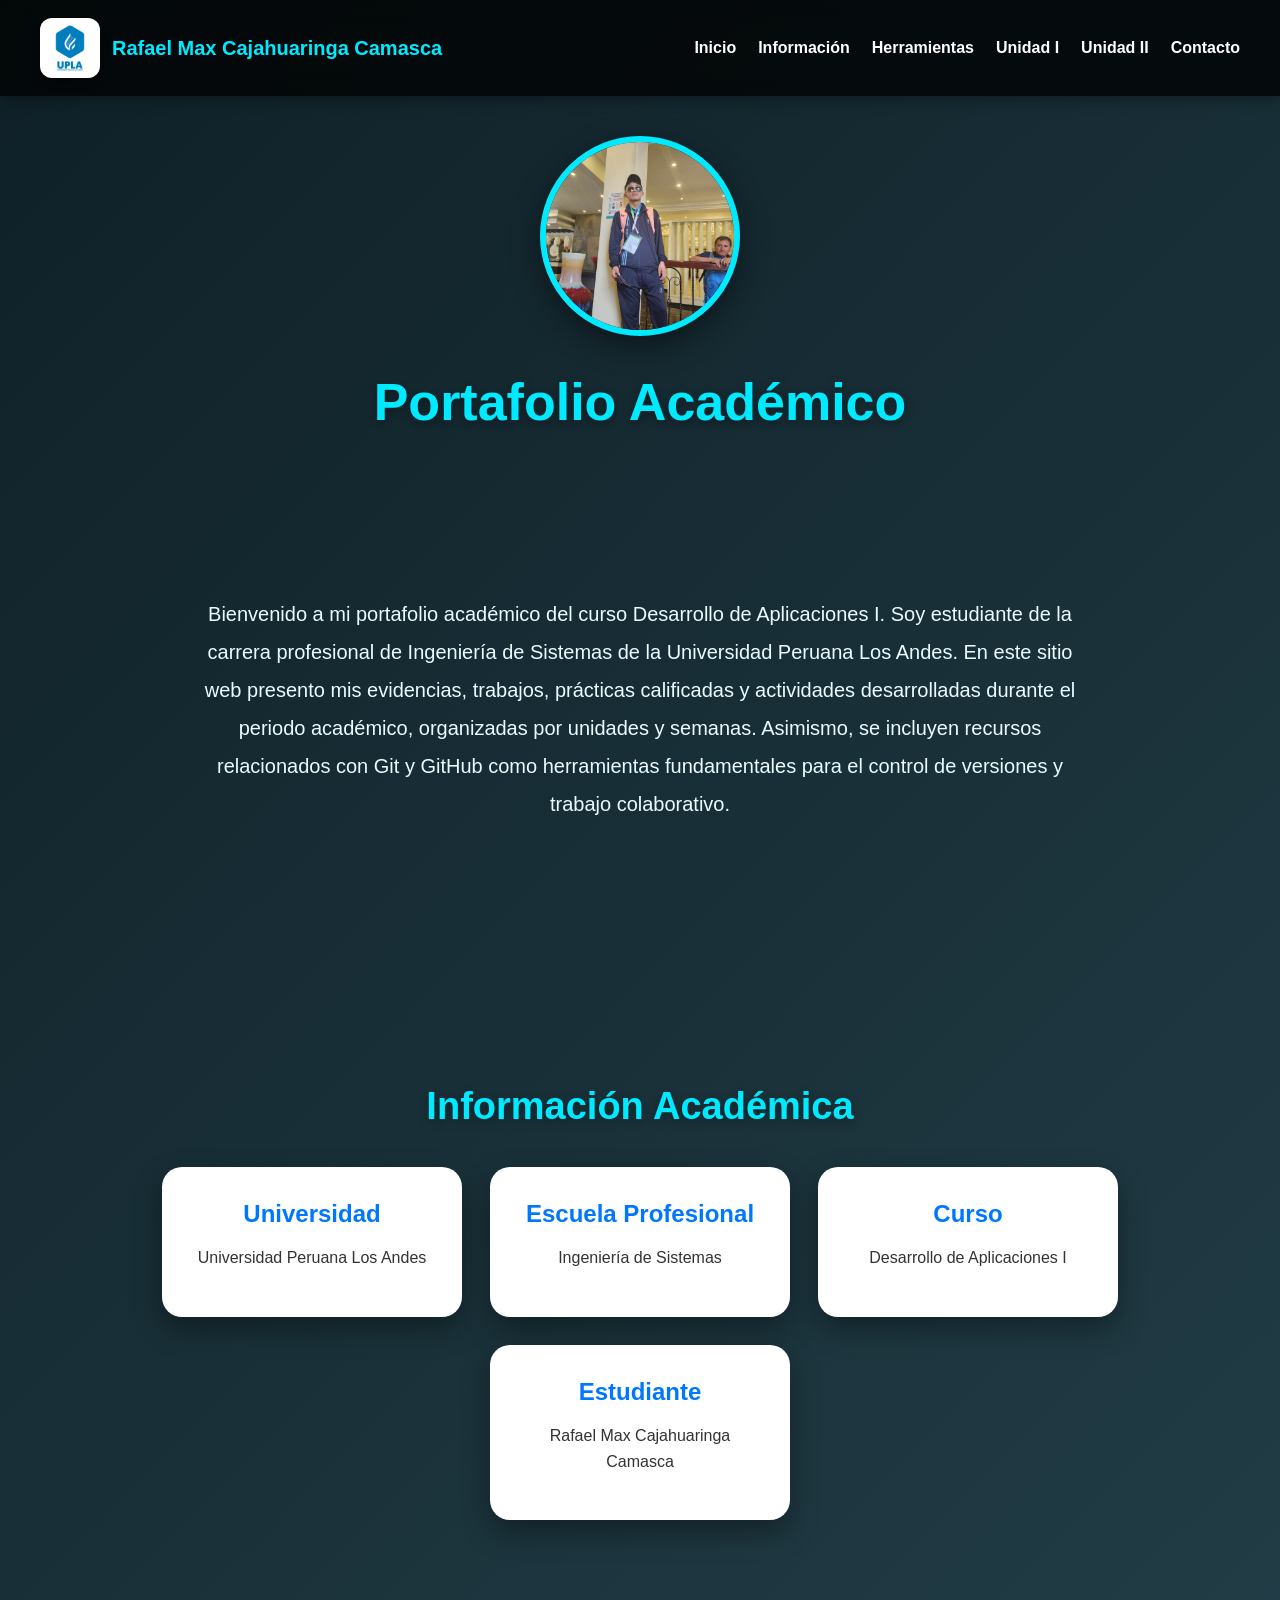
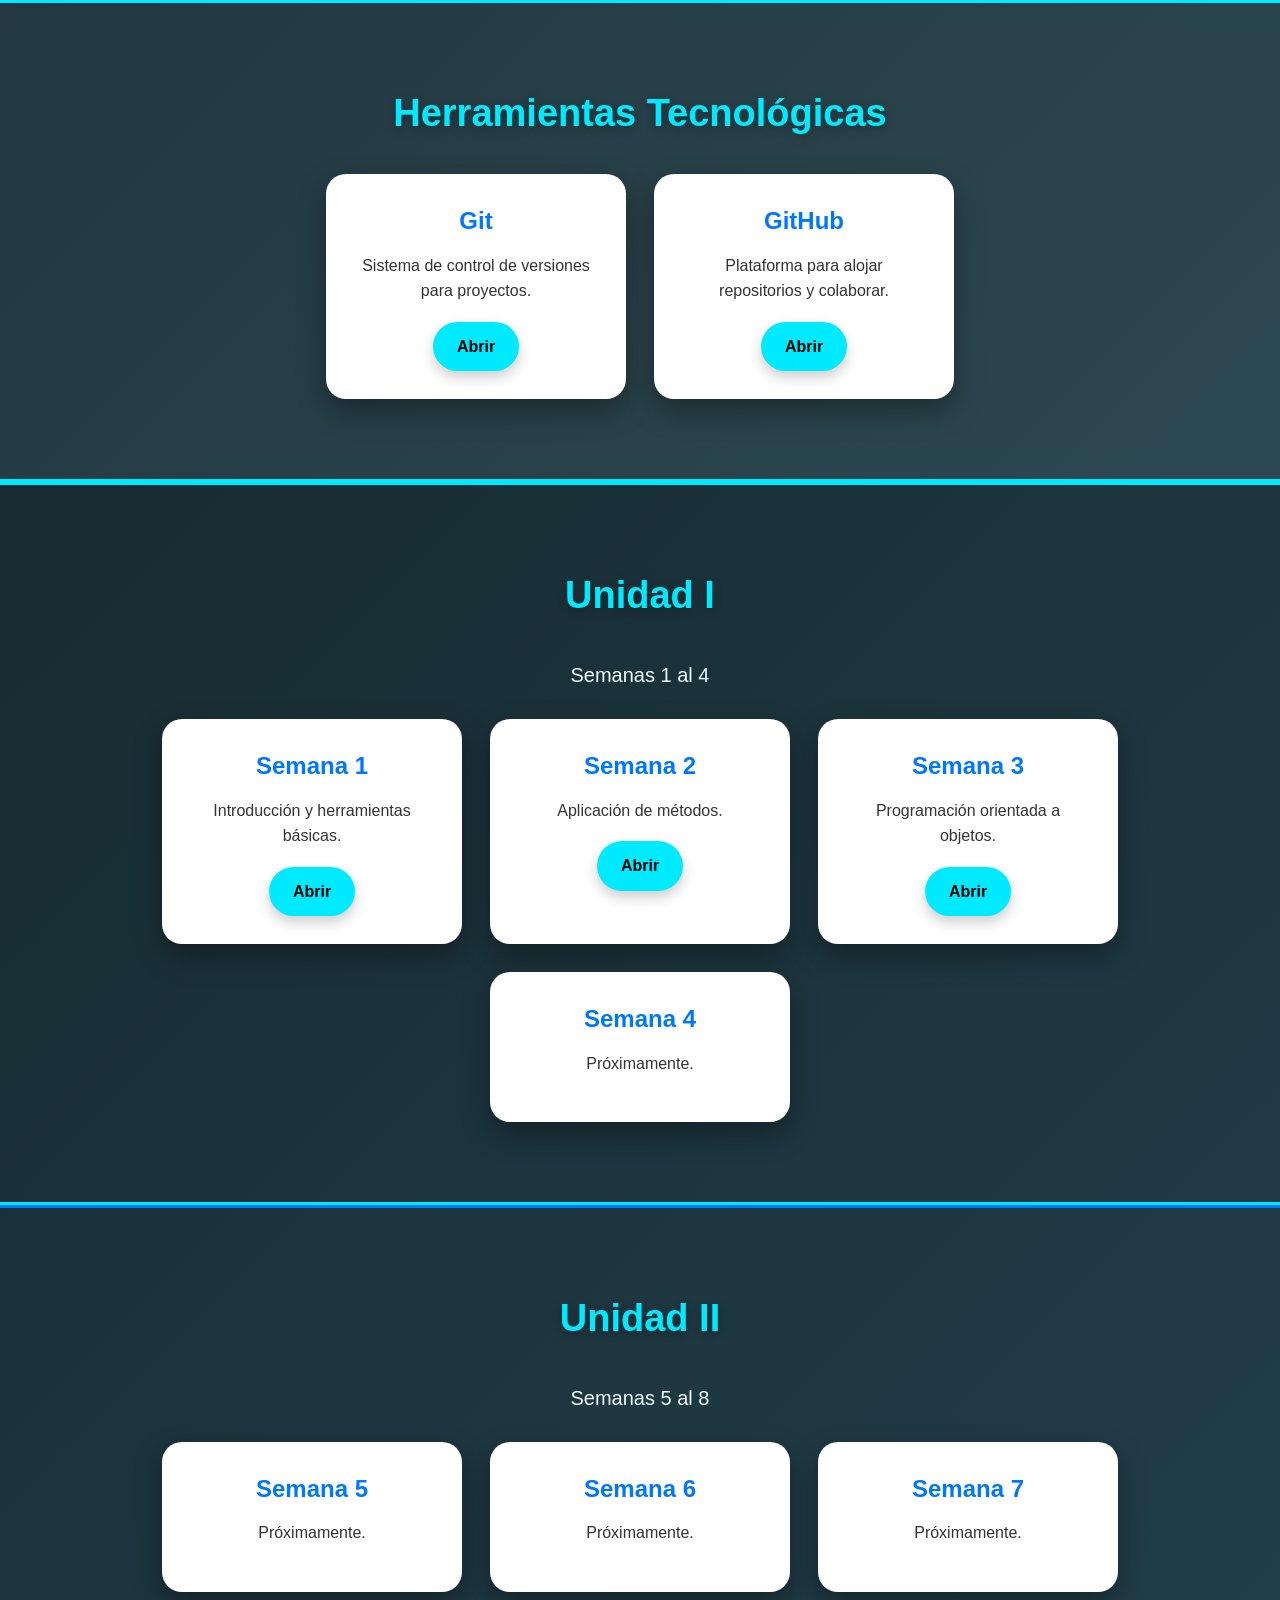
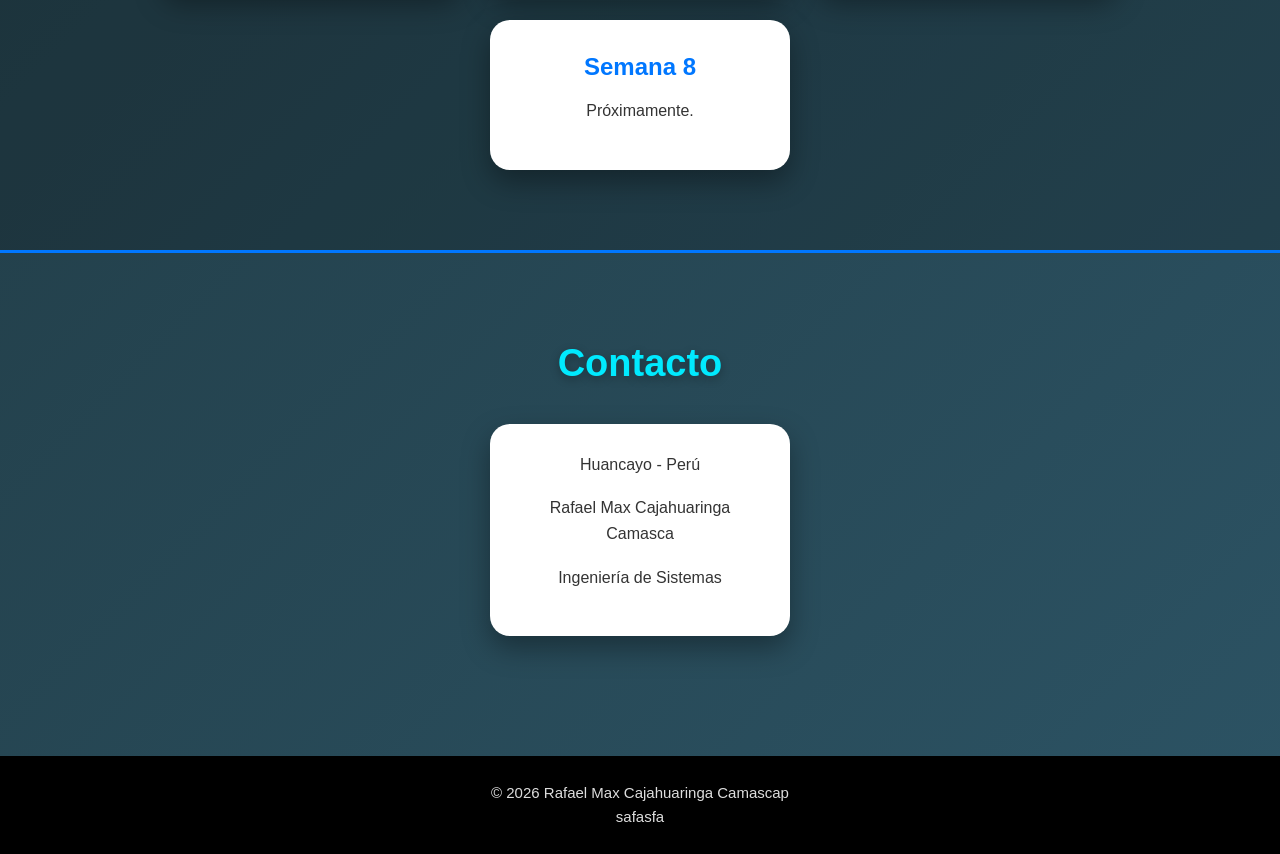
==== index.html @ 64bdde46 "rafa2020" ====
<!DOCTYPE html>
<html lang="es">

<head>

<meta charset="UTF-8">
<meta name="viewport" content="width=device-width, initial-scale=1.0">

<title>Portafolio Académico</title>

<link rel="stylesheet" href="styles.css">

<link rel="stylesheet"
href="https://cdnjs.cloudflare.com/ajax/libs/font-awesome/6.5.0/css/all.min.css">

</head>

<body>

<!-- MENU -->

<nav>

<div class="logo">

<img src="logo.png" class="logo-img">

<span>
Rafael Max Cajahuaringa Camasca
</span>

</div>

<ul>

<li><a href="#inicio">Inicio</a></li>
<li><a href="#informacion">Información</a></li>
<li><a href="#herramientas">Herramientas</a></li>
<li><a href="#unidad1">Unidad I</a></li>
<li><a href="#unidad2">Unidad II</a></li>
<li><a href="#contacto">Contacto</a></li>

</ul>

</nav>

<!-- PORTADA -->

<section id="inicio" class="hero">

<img src="Rafael.jpeg" alt="Foto de Rafael" class="foto-perfil">

<h1>
Portafolio Académico
</h1>

<p class="descripcion">

Bienvenido a mi portafolio académico del curso
Desarrollo de Aplicaciones I.

Soy estudiante de la carrera profesional de
Ingeniería de Sistemas de la Universidad Peruana
Los Andes.

En este sitio web presento mis evidencias,
trabajos, prácticas calificadas y actividades
desarrolladas durante el periodo académico,
organizadas por unidades y semanas.

Asimismo, se incluyen recursos relacionados con
Git y GitHub como herramientas fundamentales
para el control de versiones y trabajo colaborativo.

</p>

</section>

<!-- INFORMACION -->

<section id="informacion">

<h2>Información Académica</h2>

<div class="cards">

<div class="card">
<h3>Universidad</h3>
<p>Universidad Peruana Los Andes</p>
</div>

<div class="card">
<h3>Escuela Profesional</h3>
<p>Ingeniería de Sistemas</p>
</div>

<div class="card">
<h3>Curso</h3>
<p>Desarrollo de Aplicaciones I</p>
</div>

<div class="card">
<h3>Estudiante</h3>
<p>Rafael Max Cajahuaringa Camasca</p>
</div>

</div>

</section>

<!-- HERRAMIENTAS -->

<section id="herramientas">

<h2>Herramientas Tecnológicas</h2>

<div class="cards">

<div class="card">

<h3>Git</h3>

<p>
Sistema de control de versiones para proyectos.
</p>

<a href="Git/index.html" class="btn-doc">
Abrir
</a>

</div>

<div class="card">

<h3>GitHub</h3>

<p>
Plataforma para alojar repositorios y colaborar.
</p>

<a href="Github/index.html" class="btn-doc">
Abrir
</a>

</div>

</div>

</section>

<!-- UNIDAD 1 -->

<section id="unidad1">

<h2>Unidad I</h2>

<p class="descripcion">
Semanas 1 al 4
</p>

<div class="cards">

<div class="card">
<h3>Semana 1</h3>
<p>Introducción y herramientas básicas.</p>
<a href="Semana 1/index.html" class="btn-doc">Abrir</a>
</div>

<div class="card">
<h3>Semana 2</h3>
<p>Aplicación de métodos.</p>
<a href="Semana 2/index.html" class="btn-doc">Abrir</a>
</div>

<div class="card">
<h3>Semana 3</h3>
<p>Programación orientada a objetos.</p>
<a href="Semana 3/index.html" class="btn-doc">Abrir</a>
</div>

<div class="card">
<h3>Semana 4</h3>
<p>Próximamente.</p>
</div>

</div>

</section>

<!-- UNIDAD 2 -->

<section id="unidad2">

<h2>Unidad II</h2>

<p class="descripcion">
Semanas 5 al 8
</p>

<div class="cards">

<div class="card">
<h3>Semana 5</h3>
<p>Próximamente.</p>
</div>

<div class="card">
<h3>Semana 6</h3>
<p>Próximamente.</p>
</div>

<div class="card">
<h3>Semana 7</h3>
<p>Próximamente.</p>
</div>

<div class="card">
<h3>Semana 8</h3>
<p>Próximamente.</p>
</div>

</div>

</section>

<!-- CONTACTO -->

<section id="contacto">

<h2>Contacto</h2>

<div class="cards">

<div class="card">

<p>Huancayo - Perú</p>
<p>Rafael Max Cajahuaringa Camasca</p>
<p>Ingeniería de Sistemas</p>

</div>

</div>

</section>

<!-- FOOTER -->

<footer>

<p>
© 2026 Rafael Max Cajahuaringa Camascap
</p>safasfa

</footer>

</body>

</html>
---- styles.css ----
/* =========================
   RESET GENERAL
========================= */

*{
margin:0;
padding:0;
box-sizing:border-box;
scroll-behavior:smooth;
font-family:'Segoe UI',Tahoma,Geneva,Verdana,sans-serif;
}

/* =========================
   BODY
========================= */

body{
background:linear-gradient(135deg,#0f2027,#203a43,#2c5364);
color:white;
line-height:1.6;
}

/* =========================
   NAVBAR
========================= */

nav{
display:flex;
justify-content:space-between;
align-items:center;
padding:18px 40px;
background:rgba(0,0,0,0.75);
backdrop-filter:blur(10px);
position:sticky;
top:0;
z-index:1000;
box-shadow:0 4px 12px rgba(0,0,0,0.30);
}

.logo{
display:flex;
align-items:center;
gap:12px;
font-size:20px;
font-weight:bold;
color:#00eaff;
}

.logo-img{
width:60px;
height:60px;
object-fit:contain;
background:white;
padding:5px;
border-radius:12px;
box-shadow:0 6px 15px rgba(0,0,0,0.30);
}

nav ul{
display:flex;
list-style:none;
gap:22px;
flex-wrap:wrap;
}

nav ul li a{
text-decoration:none;
color:white;
font-weight:600;
transition:0.3s;
}

nav ul li a:hover{
color:#00eaff;
}

/* =========================
   HERO
========================= */

.hero{
min-height:100vh;
display:flex;
flex-direction:column;
justify-content:center;
align-items:center;
text-align:center;
padding:40px;
}

.foto-perfil{
width:200px;
height:200px;
border-radius:50%;
object-fit:cover;
border:6px solid #00eaff;
box-shadow:0 10px 30px rgba(0,0,0,0.45);
margin-bottom:25px;
}

.hero h1{
font-size:52px;
color:#00eaff;
margin-bottom:18px;
text-shadow:0 3px 10px rgba(0,0,0,0.35);
}

.descripcion{
max-width:900px;
font-size:20px;
line-height:1.9;
color:#eafcff;
margin:auto;
}

/* =========================
   SECCIONES
========================= */

section{
padding:80px 40px;
text-align:center;
}

h2{
font-size:38px;
color:#00eaff;
margin-bottom:30px;
text-shadow:0 3px 10px rgba(0,0,0,0.30);
}

/* =========================
   BLOQUES ESPECIALES
========================= */

#herramientas{
background:rgba(255,255,255,0.04);
border-top:3px solid #00eaff;
border-bottom:3px solid #00eaff;
}

#unidad1{
background:rgba(0,0,0,0.18);
border-top:3px solid #00eaff;
border-bottom:3px solid #00eaff;
}

#unidad2{
background:rgba(0,0,0,0.18);
border-top:3px solid #0077ff;
border-bottom:3px solid #0077ff;
}

/* =========================
   CARDS
========================= */

.cards{
display:flex;
justify-content:center;
flex-wrap:wrap;
gap:28px;
margin-top:25px;
}

.card{
background:white;
color:#111;
width:300px;
padding:28px;
border-radius:20px;
box-shadow:0 12px 28px rgba(0,0,0,0.35);
transition:0.35s;
text-align:center;
}

.card:hover{
transform:translateY(-10px);
box-shadow:0 18px 35px rgba(0,0,0,0.45);
}

.card h3{
font-size:24px;
color:#0077ff;
margin-bottom:12px;
}

.card p{
font-size:16px;
margin-bottom:18px;
color:#333;
}

/* =========================
   BOTONES
========================= */

.btn-doc{
display:inline-block;
padding:12px 24px;
background:#00eaff;
color:#000;
text-decoration:none;
font-weight:bold;
border-radius:30px;
transition:0.3s;
box-shadow:0 6px 14px rgba(0,0,0,0.20);
}

.btn-doc:hover{
background:#0077ff;
color:white;
transform:scale(1.05);
}

/* =========================
   FOOTER
========================= */

footer{
background:#000;
padding:25px;
text-align:center;
font-size:15px;
margin-top:40px;
color:#ddd;
}

/* =========================
   RESPONSIVE TABLET
========================= */

@media(max-width:900px){

nav{
flex-direction:column;
gap:15px;
padding:20px;
}

nav ul{
justify-content:center;
}

.hero h1{
font-size:38px;
}

.descripcion{
font-size:18px;
}

}

/* =========================
   RESPONSIVE CELULAR
========================= */

@media(max-width:600px){

.logo{
flex-direction:column;
font-size:16px;
text-align:center;
}

.logo-img{
width:55px;
height:55px;
}

.hero{
padding:25px;
min-height:auto;
}

.foto-perfil{
width:160px;
height:160px;
}

.hero h1{
font-size:28px;
}

.descripcion{
font-size:16px;
line-height:1.7;
}

section{
padding:60px 20px;
}

h2{
font-size:28px;
}

.card{
width:100%;
max-width:320px;
padding:22px;
}

}
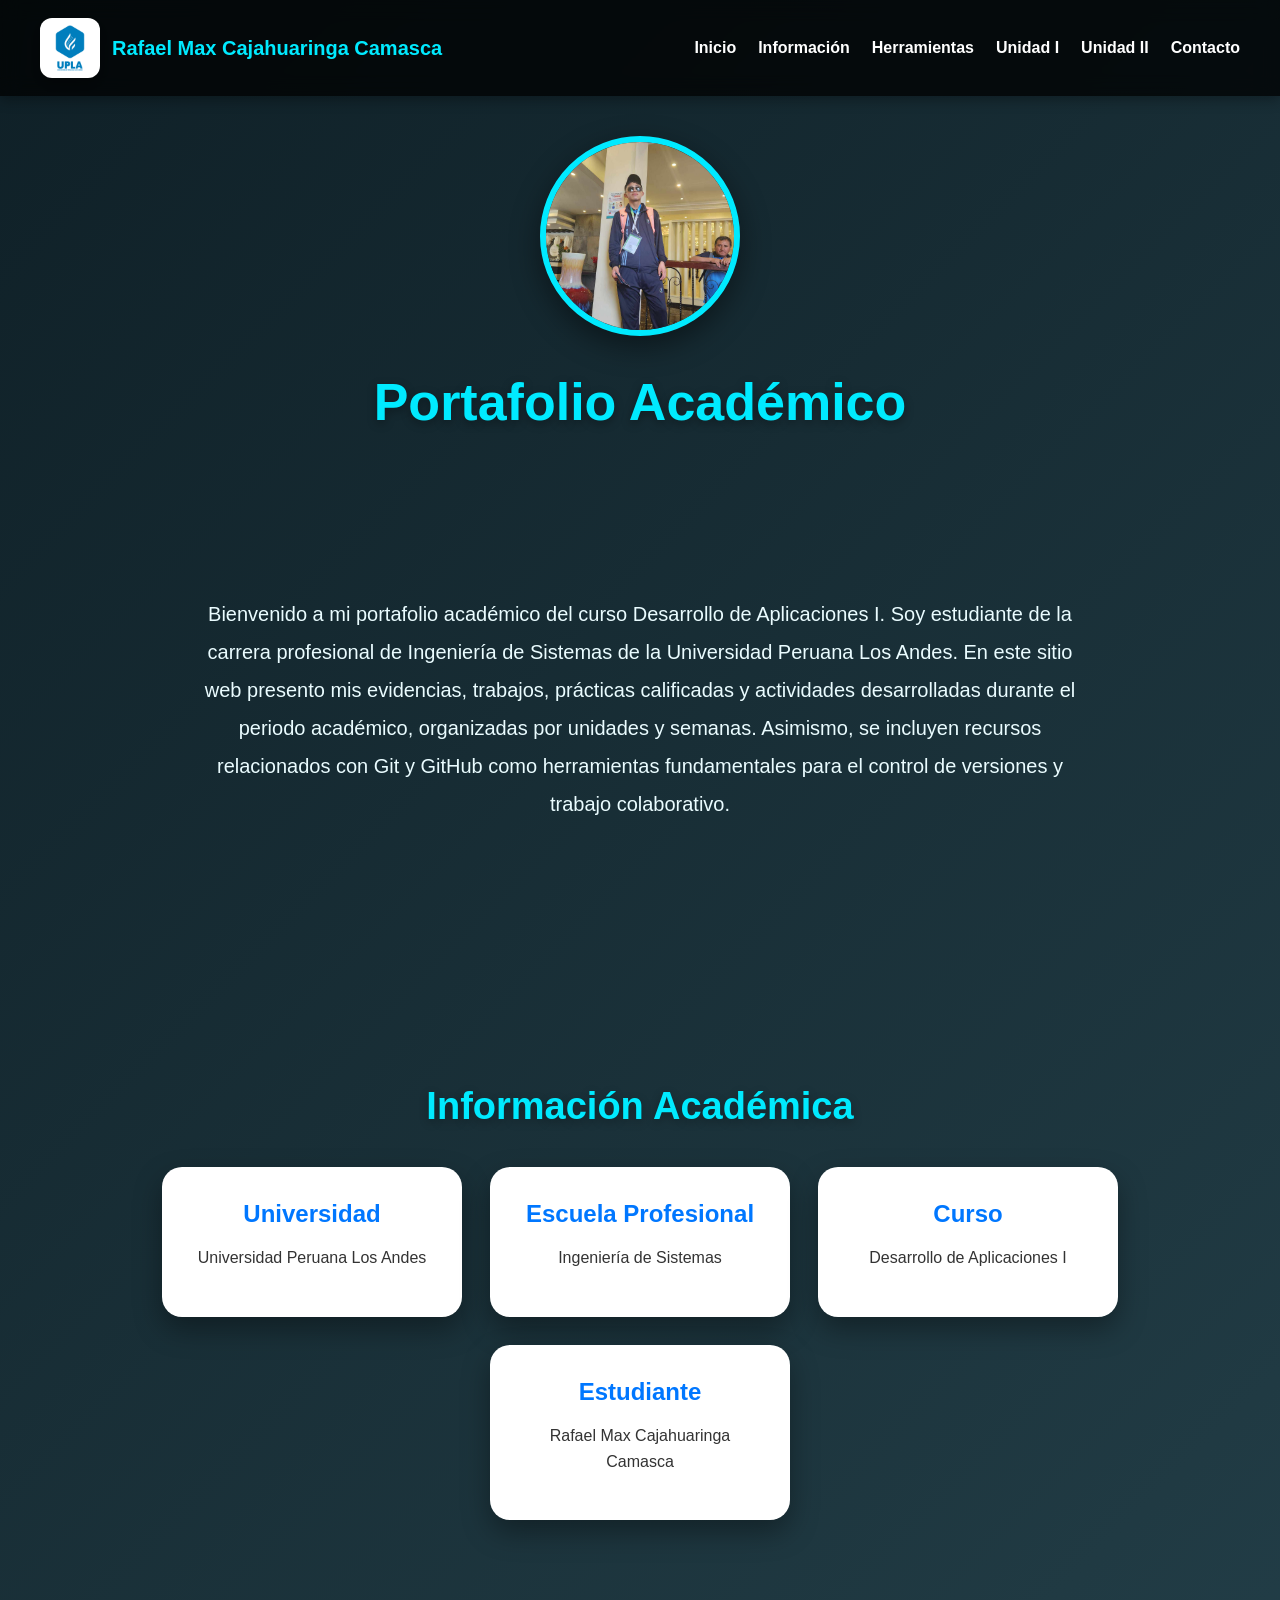
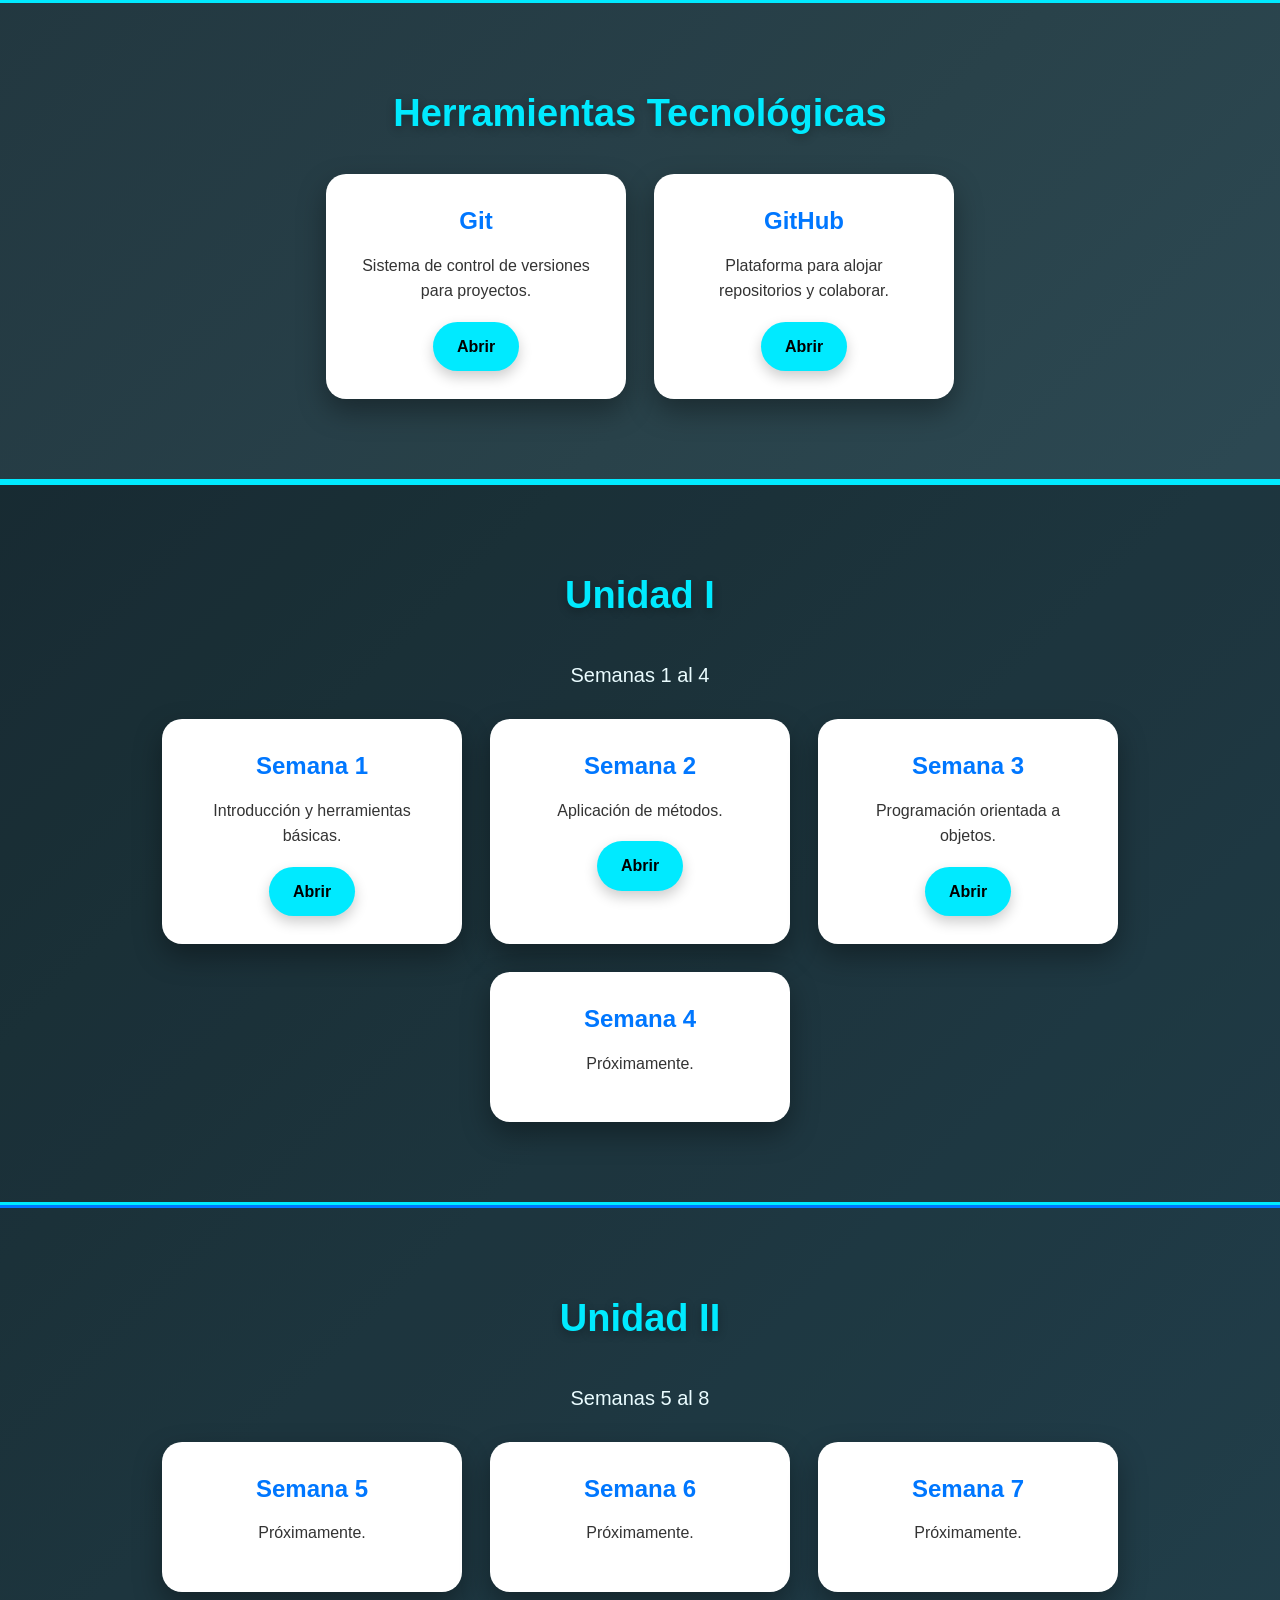
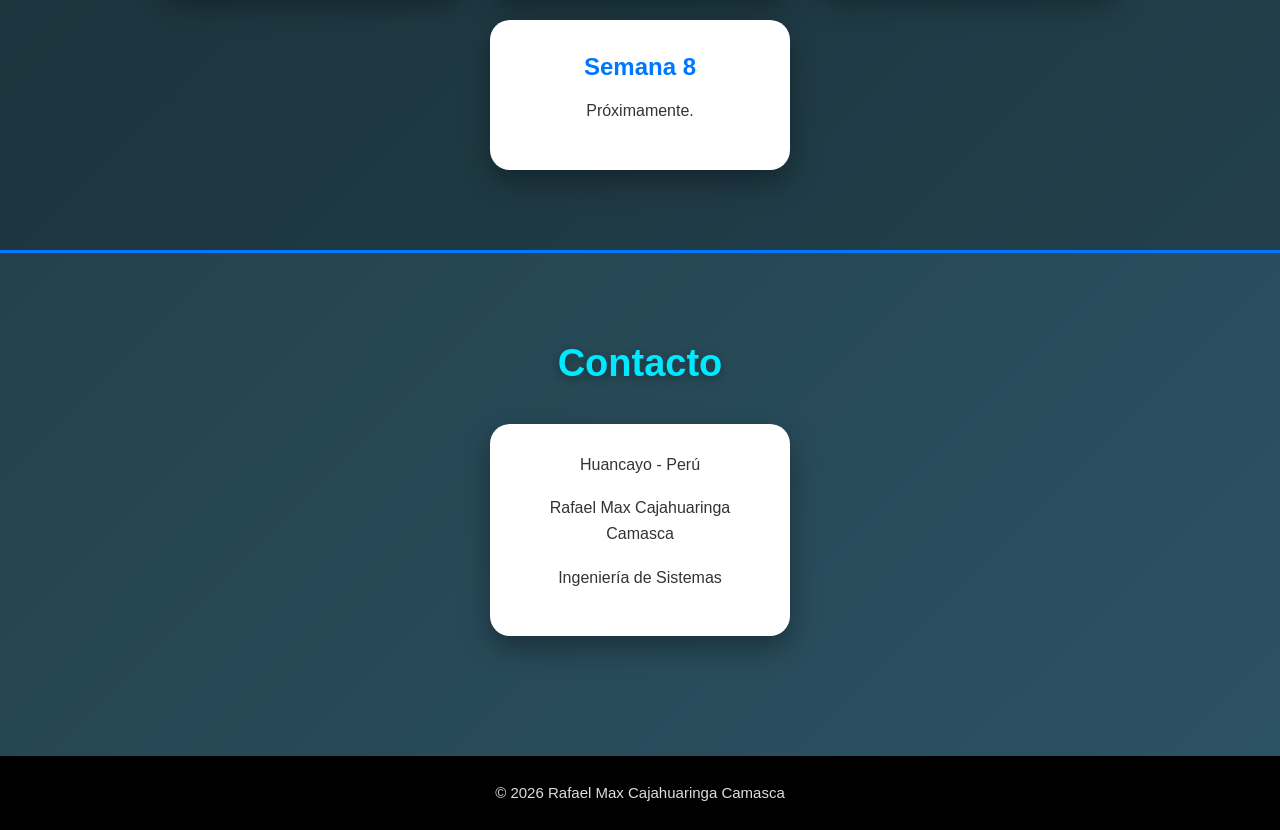
==== commit 68cac221: "FINAL LO ES TODO" ====
--- a/index.html
+++ b/index.html
@@ -163,19 +163,19 @@
 <div class="card">
 <h3>Semana 1</h3>
 <p>Introducción y herramientas básicas.</p>
-<a href="Semana 1/index.html" class="btn-doc">Abrir</a>
+<a href="Semana%201/index.html" class="btn-doc">Abrir</a>
 </div>
 
 <div class="card">
 <h3>Semana 2</h3>
 <p>Aplicación de métodos.</p>
-<a href="Semana 2/index.html" class="btn-doc">Abrir</a>
+<a href="Semana%202/index.html" class="btn-doc">Abrir</a>
 </div>
 
 <div class="card">
 <h3>Semana 3</h3>
 <p>Programación orientada a objetos.</p>
-<a href="Semana 3/index.html" class="btn-doc">Abrir</a>
+<a href="Semana%203/index.html" class="btn-doc">Abrir</a>
 </div>
 
 <div class="card">
@@ -248,8 +248,8 @@
 <footer>
 
 <p>
-© 2026 Rafael Max Cajahuaringa Camascap
-</p>safasfa
+© 2026 Rafael Max Cajahuaringa Camasca
+</p>
 
 </footer>
 
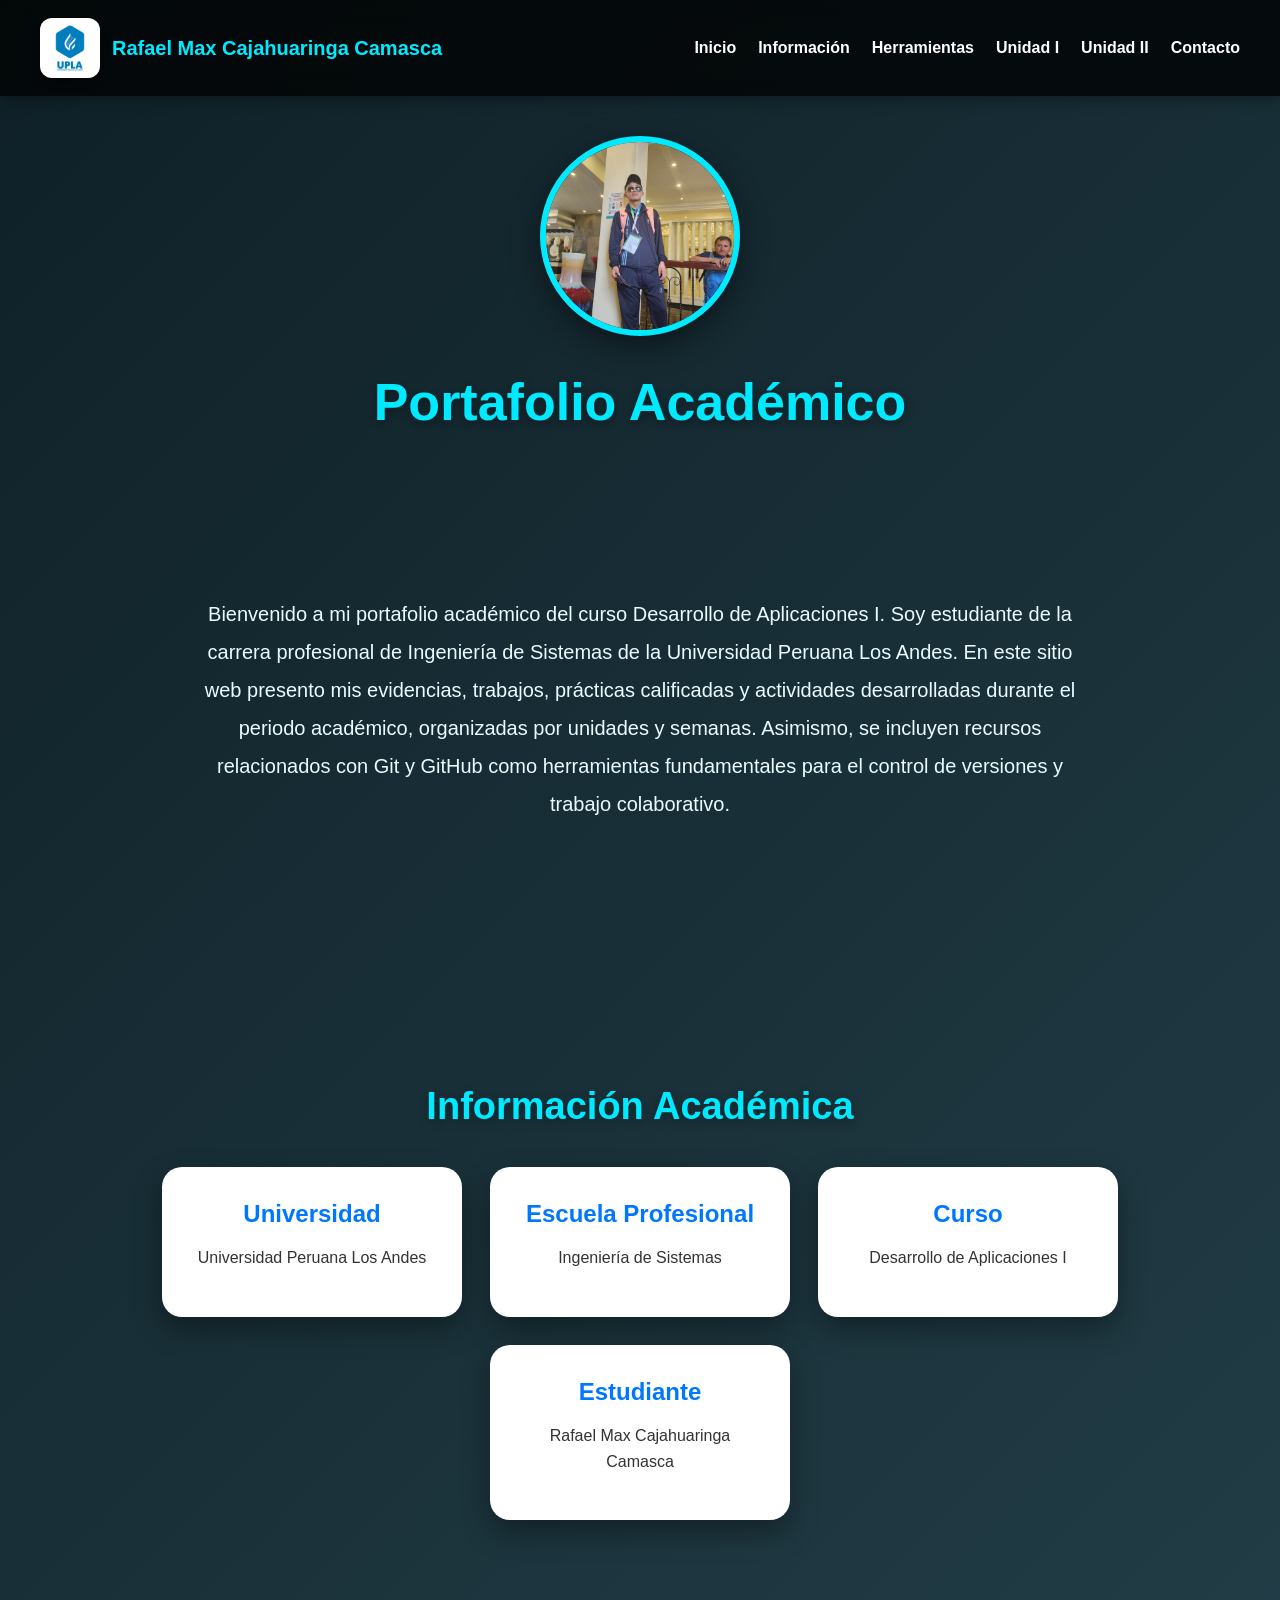
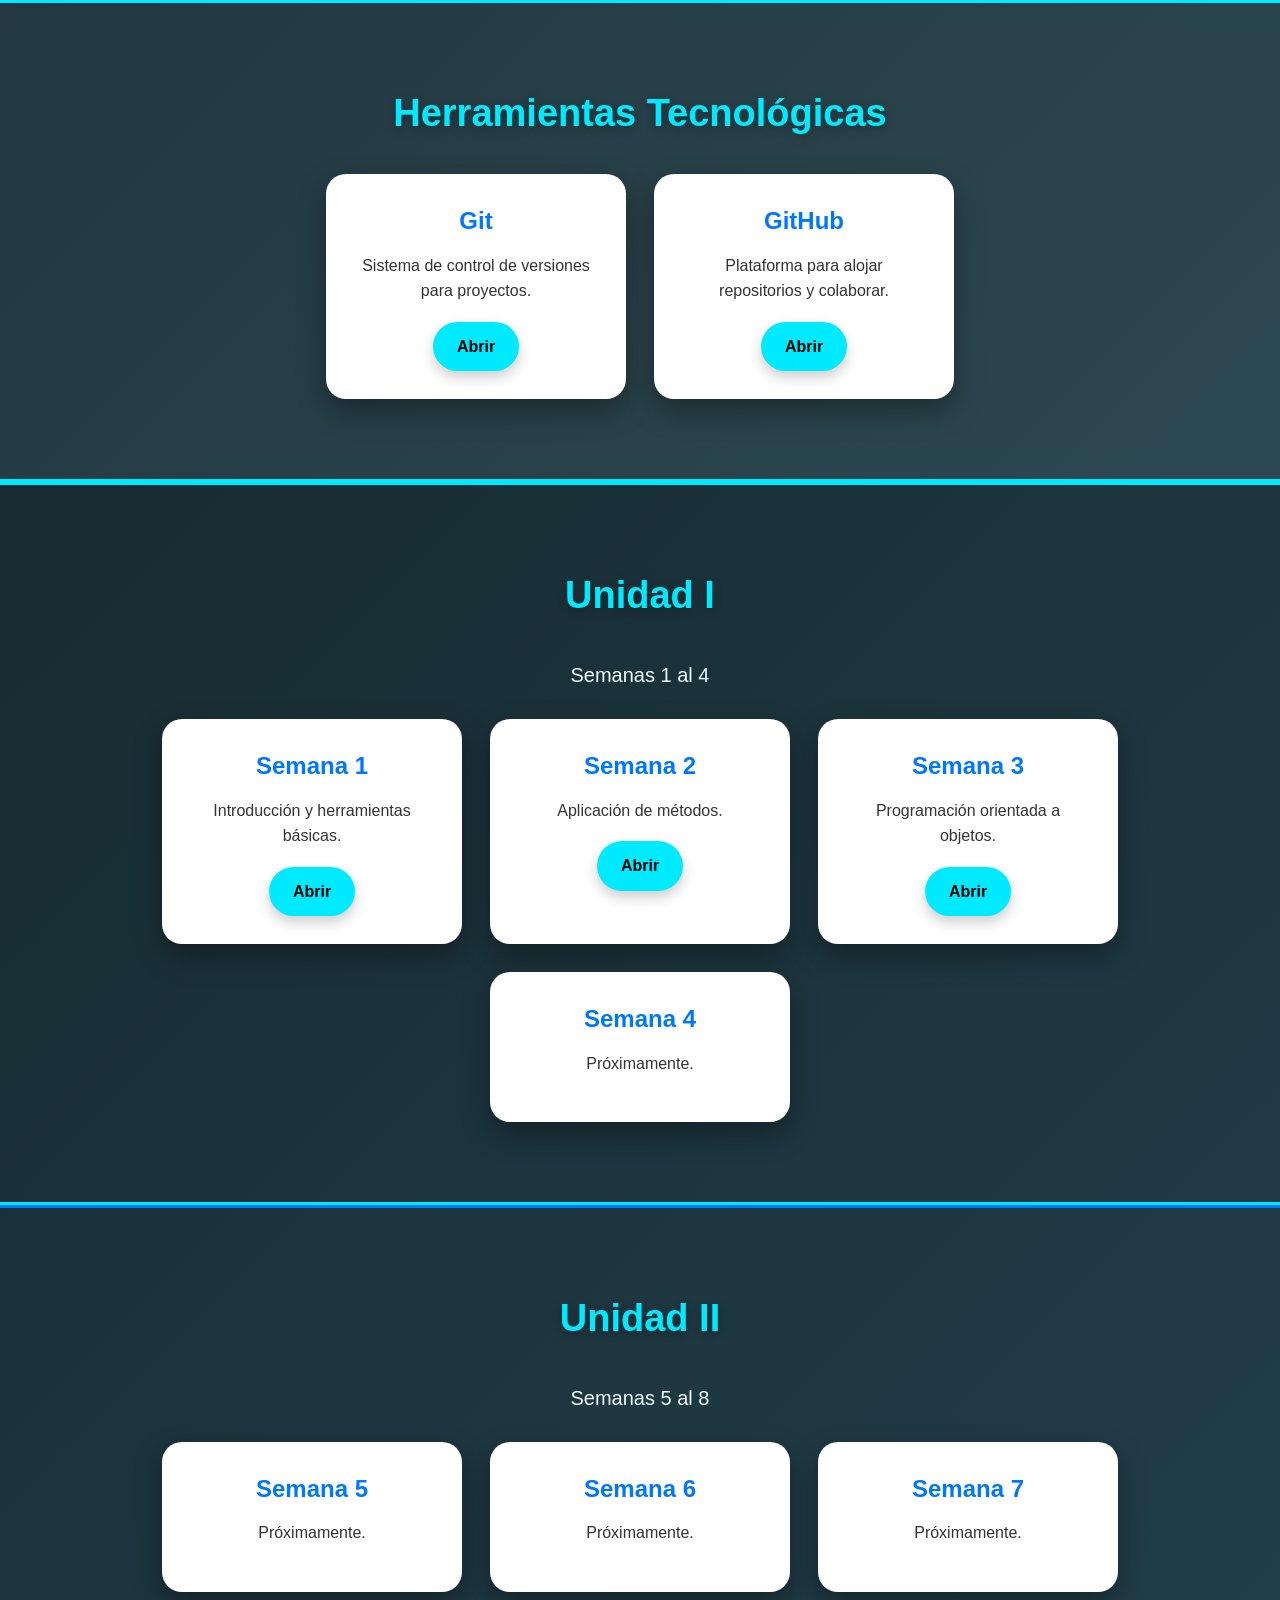
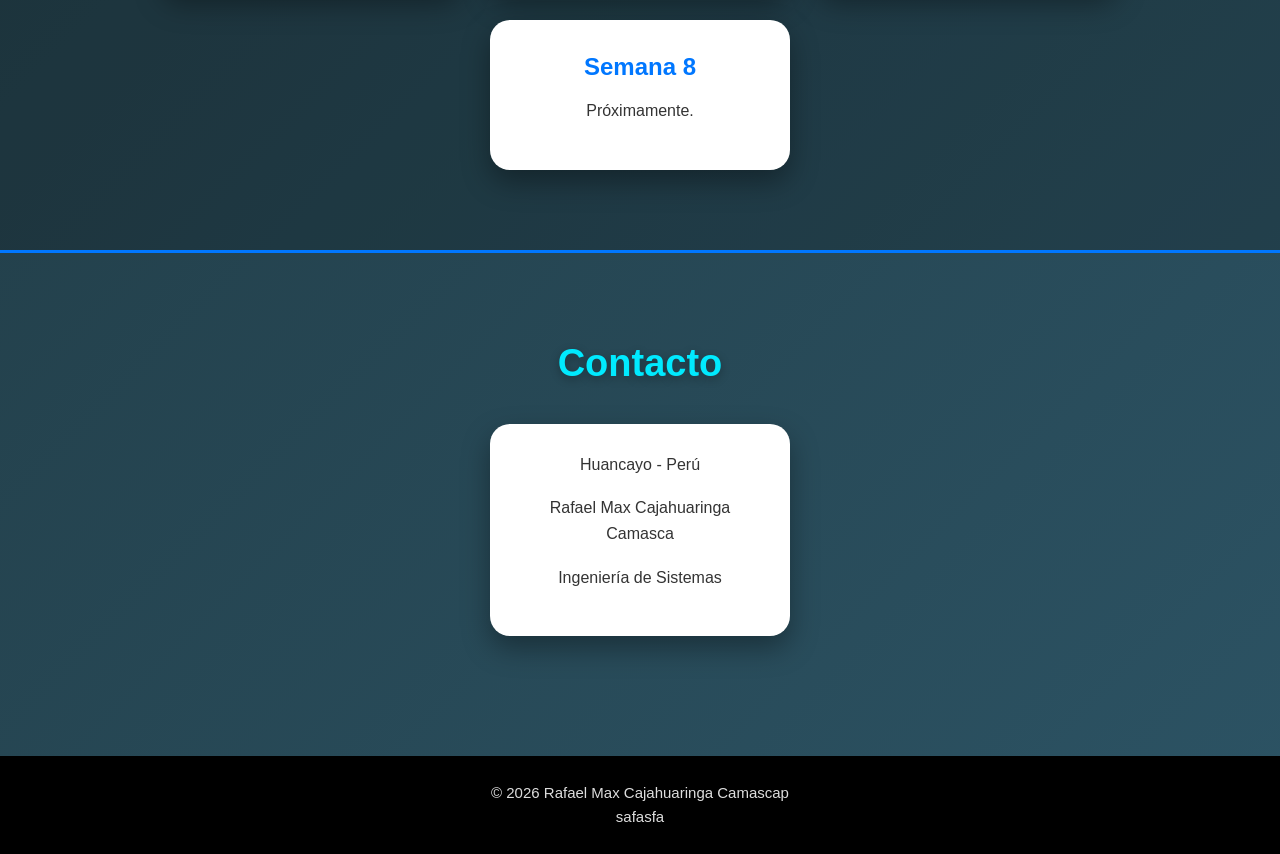
==== commit 5a01dbb9: "CAJAHUARINGA FINAL" ====
--- a/index.html
+++ b/index.html
@@ -163,19 +163,19 @@
 <div class="card">
 <h3>Semana 1</h3>
 <p>Introducción y herramientas básicas.</p>
-<a href="Semana%201/index.html" class="btn-doc">Abrir</a>
+<a href="Semana 1/index.html" class="btn-doc">Abrir</a>
 </div>
 
 <div class="card">
 <h3>Semana 2</h3>
 <p>Aplicación de métodos.</p>
-<a href="Semana%202/index.html" class="btn-doc">Abrir</a>
+<a href="Semana 2/index.html" class="btn-doc">Abrir</a>
 </div>
 
 <div class="card">
 <h3>Semana 3</h3>
 <p>Programación orientada a objetos.</p>
-<a href="Semana%203/index.html" class="btn-doc">Abrir</a>
+<a href="Semana 3/index.html" class="btn-doc">Abrir</a>
 </div>
 
 <div class="card">
@@ -248,8 +248,8 @@
 <footer>
 
 <p>
-© 2026 Rafael Max Cajahuaringa Camasca
-</p>
+© 2026 Rafael Max Cajahuaringa Camascap
+</p>safasfa
 
 </footer>
 
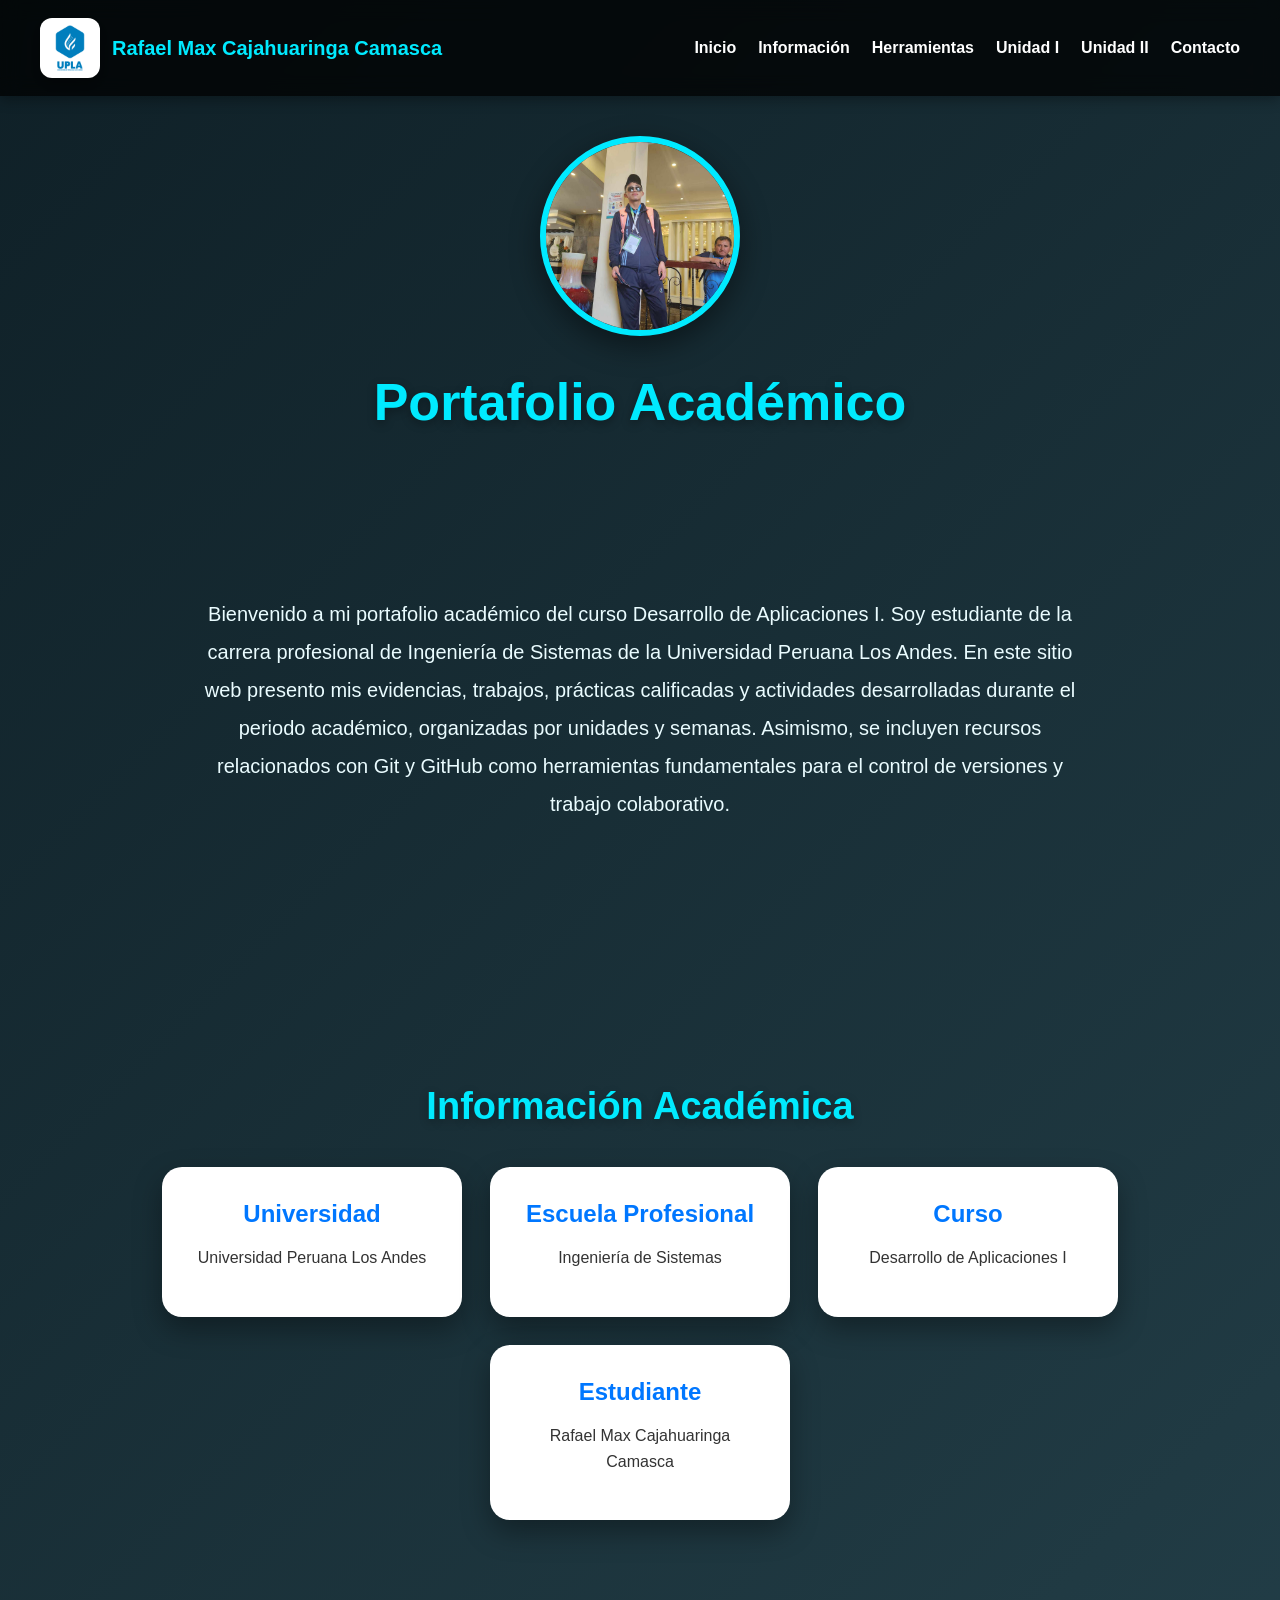
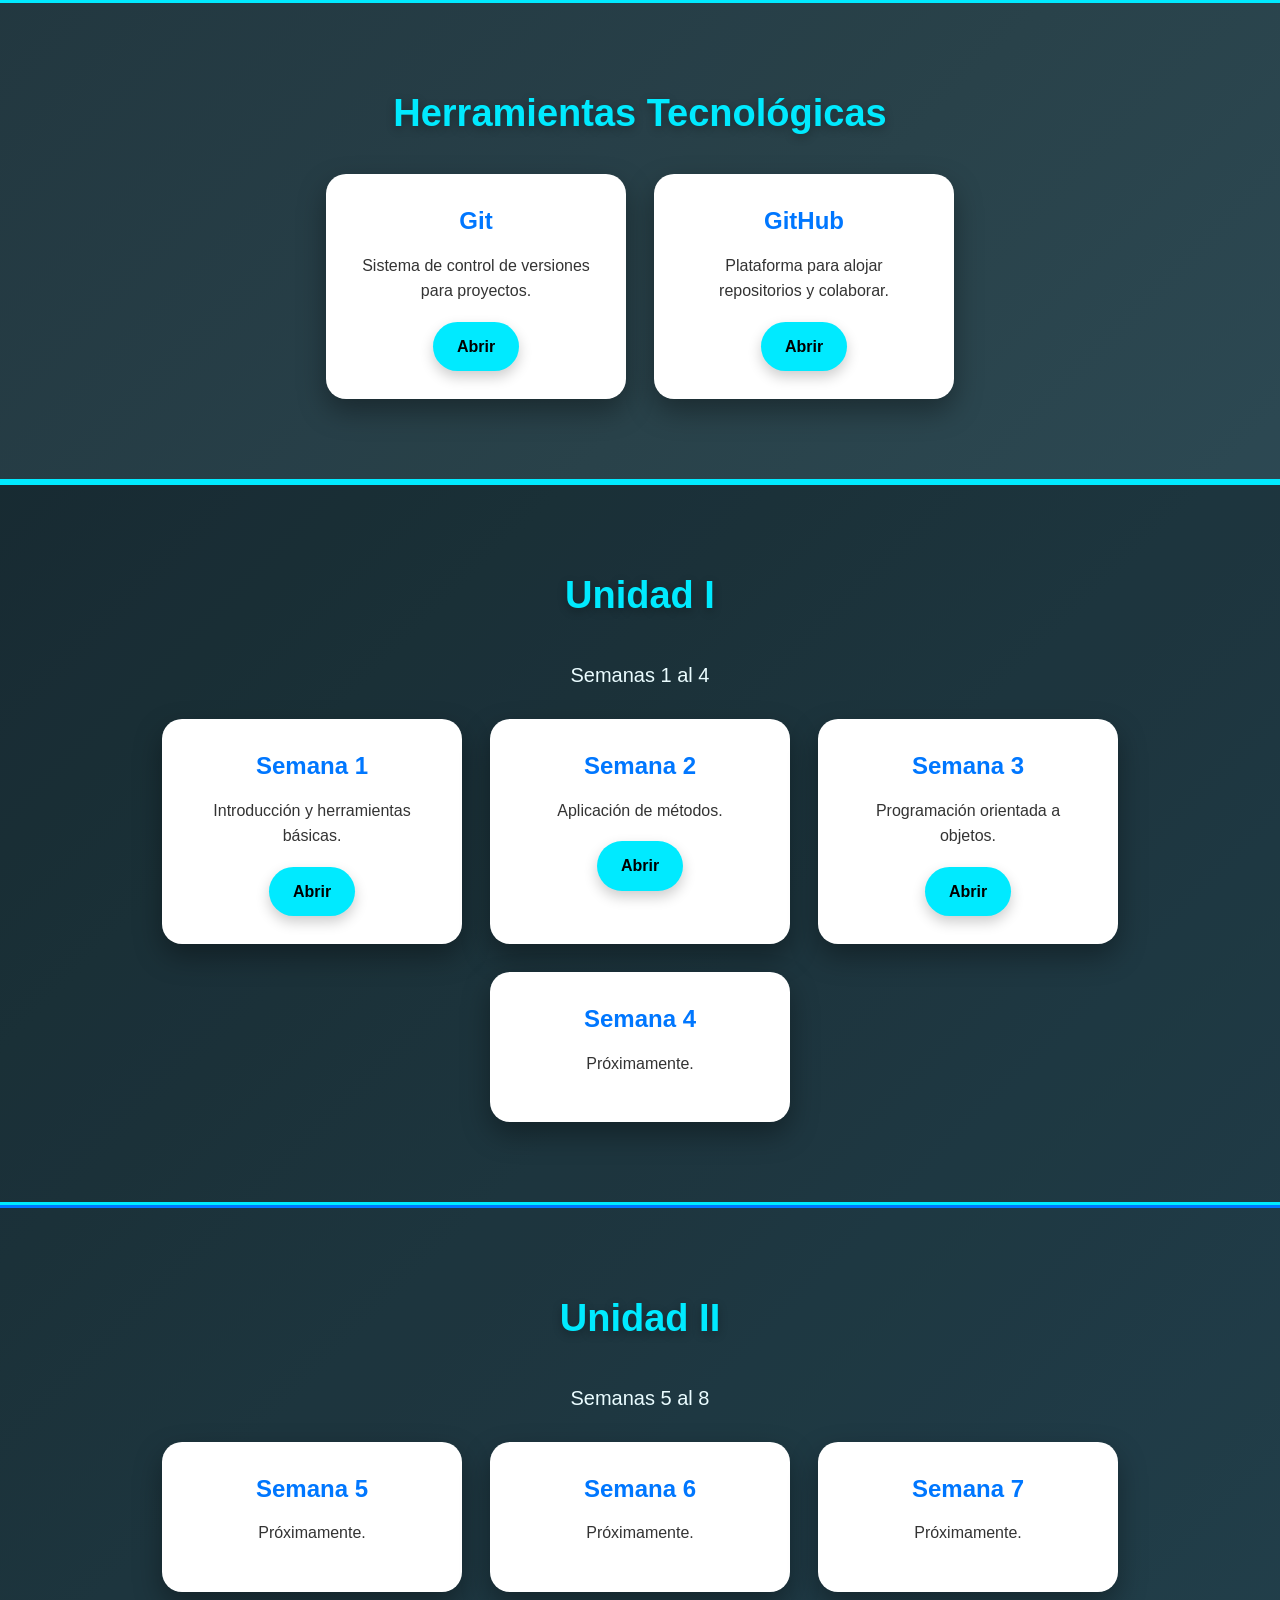
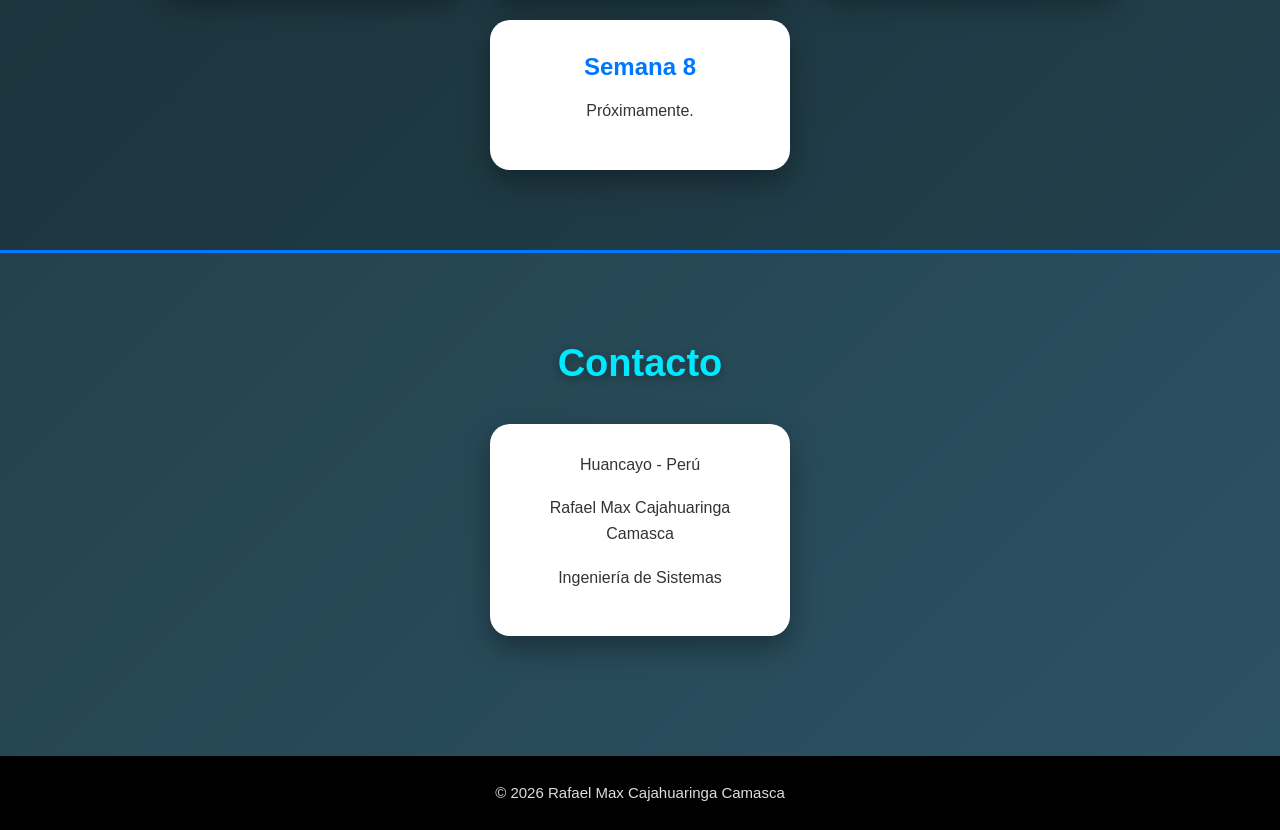
==== commit 022ef2c5: "RAFAEL" ====
--- a/index.html
+++ b/index.html
@@ -248,8 +248,8 @@
 <footer>
 
 <p>
-© 2026 Rafael Max Cajahuaringa Camascap
-</p>safasfa
+© 2026 Rafael Max Cajahuaringa Camasca
+</p>
 
 </footer>
 
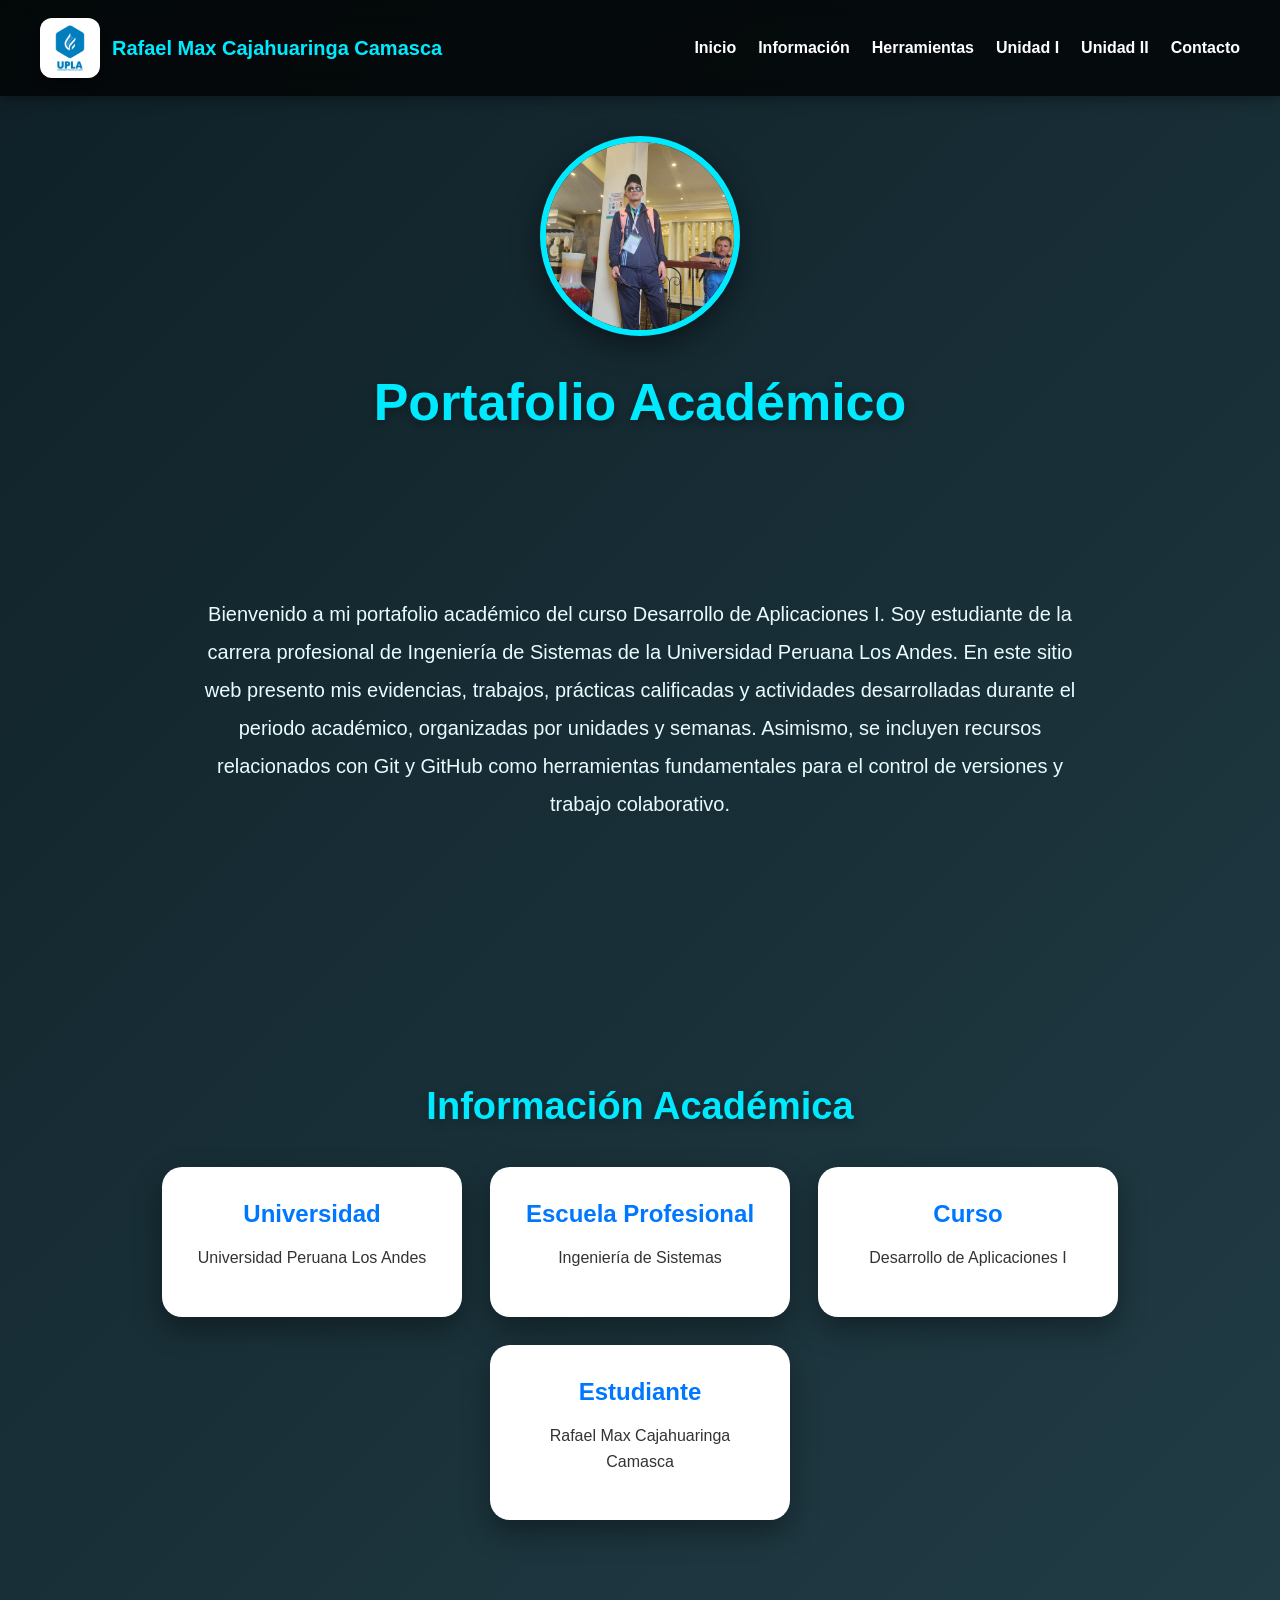
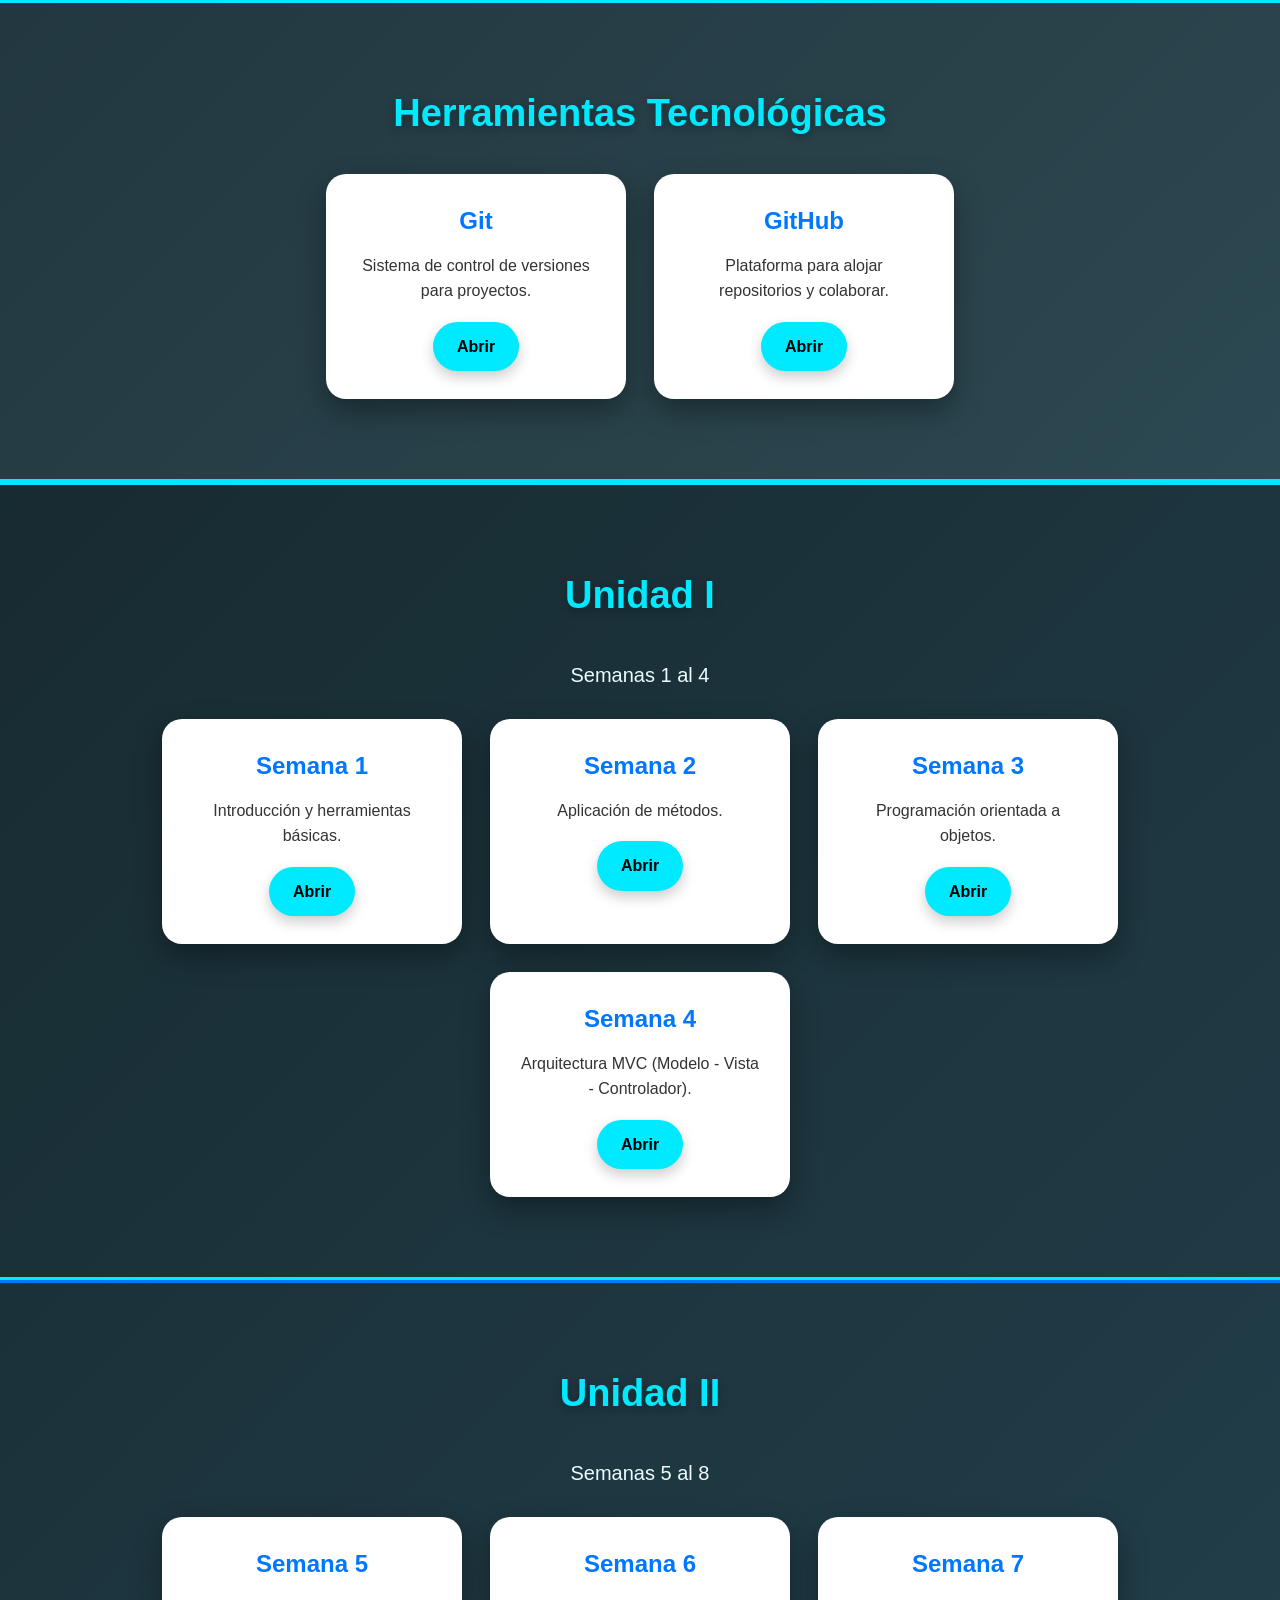
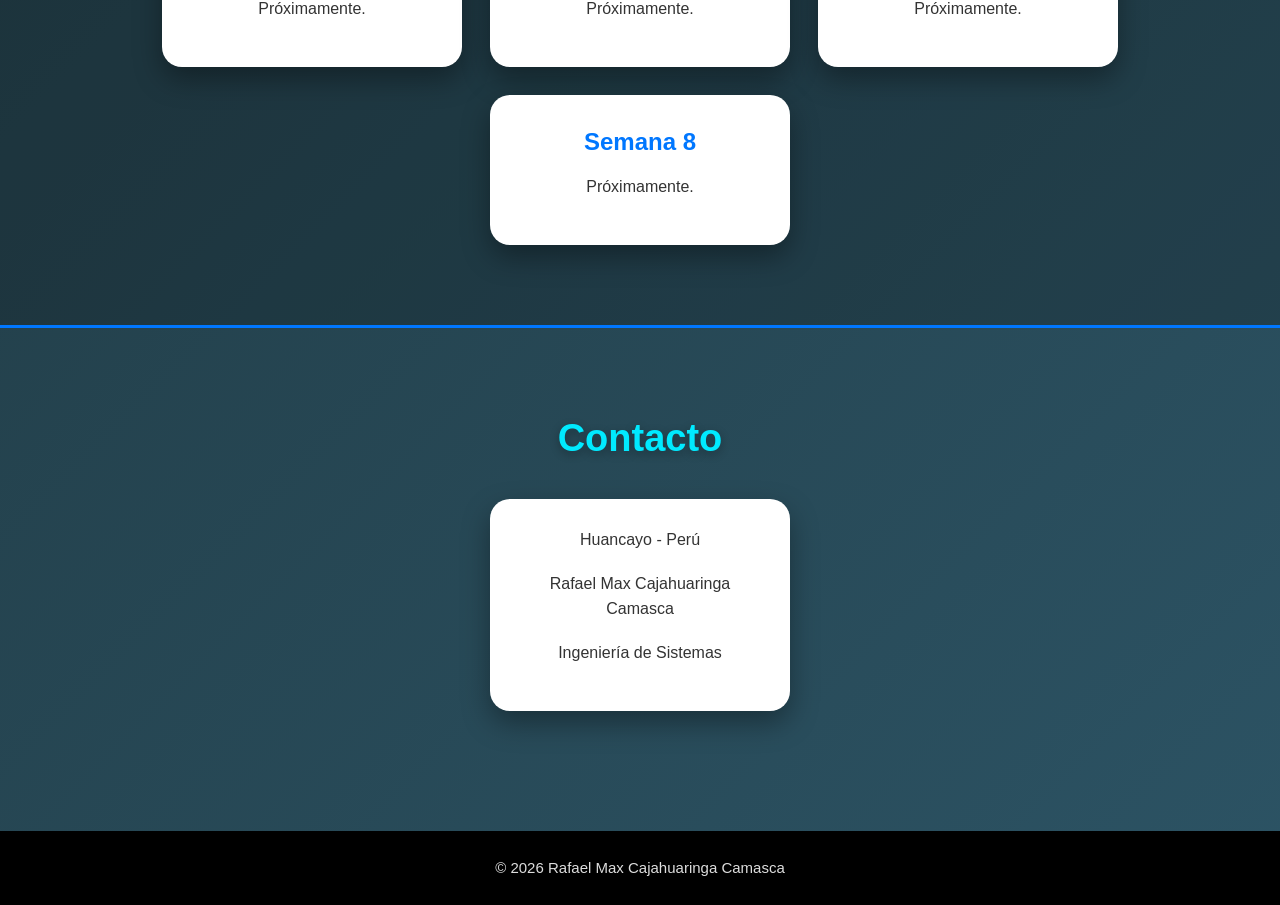
==== commit 9b892c42: "Rafael CAJA" ====
--- a/index.html
+++ b/index.html
@@ -163,7 +163,7 @@
 <div class="card">
 <h3>Semana 1</h3>
 <p>Introducción y herramientas básicas.</p>
-<a href="Semana 1/index.html" class="btn-doc">Abrir</a>
+<a href="Semana 1/Index.html" class="btn-doc">Abrir</a>
 </div>
 
 <div class="card">
@@ -180,7 +180,8 @@
 
 <div class="card">
 <h3>Semana 4</h3>
-<p>Próximamente.</p>
+<p>Arquitectura MVC (Modelo - Vista - Controlador).</p>
+<a href="Semana 4/index.html" class="btn-doc">Abrir</a>
 </div>
 
 </div>
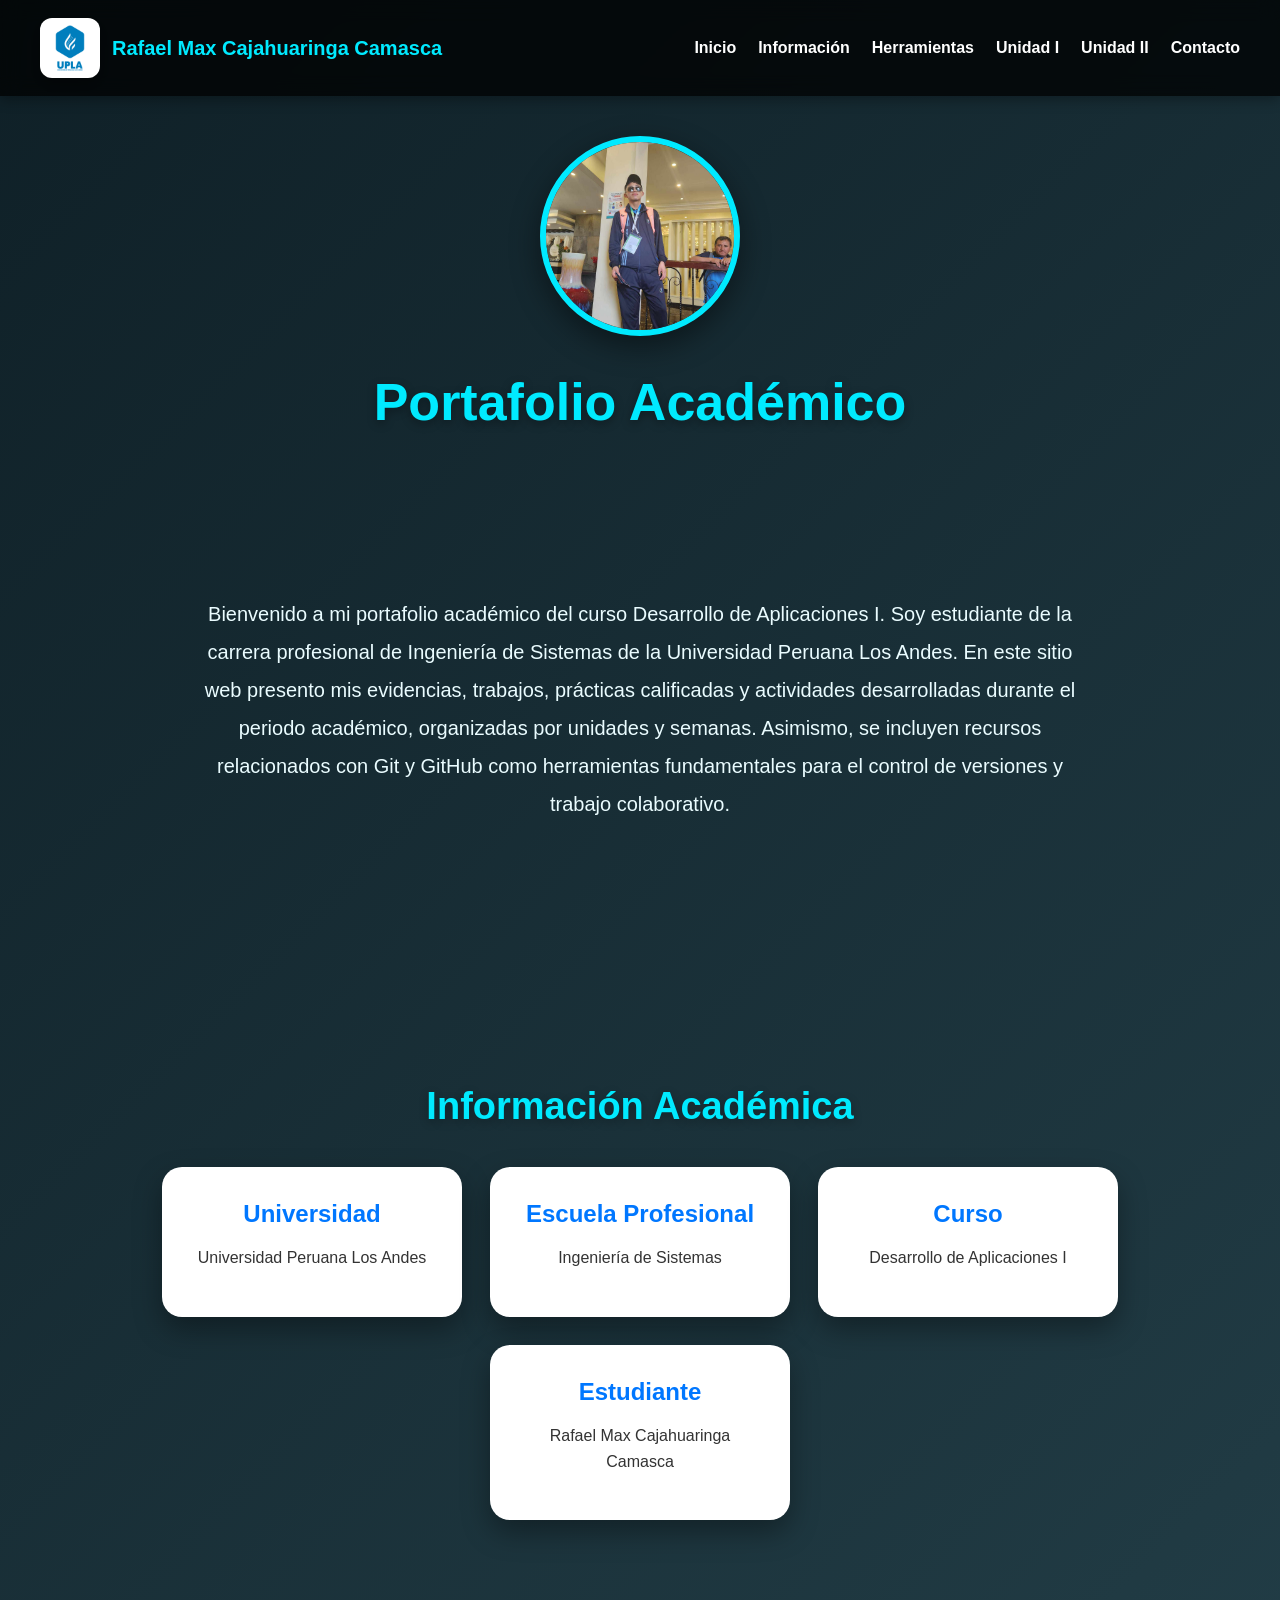
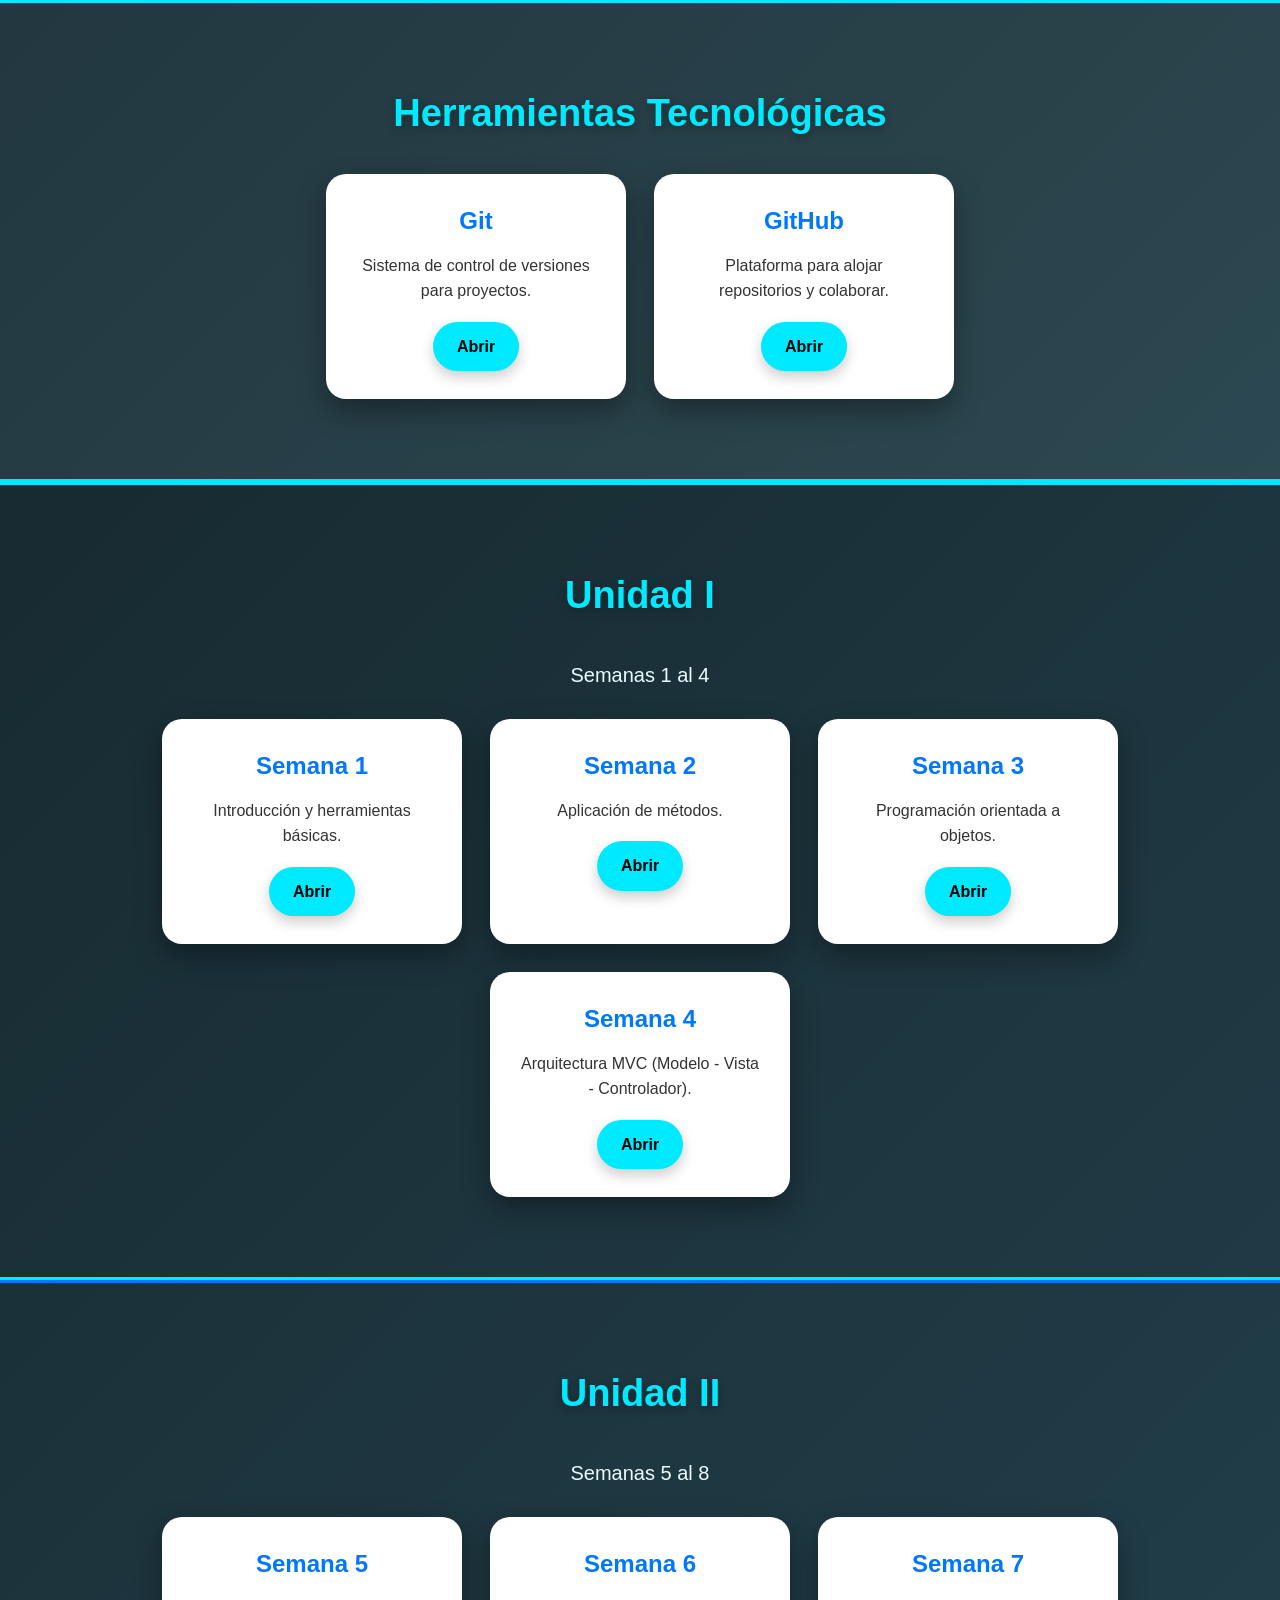
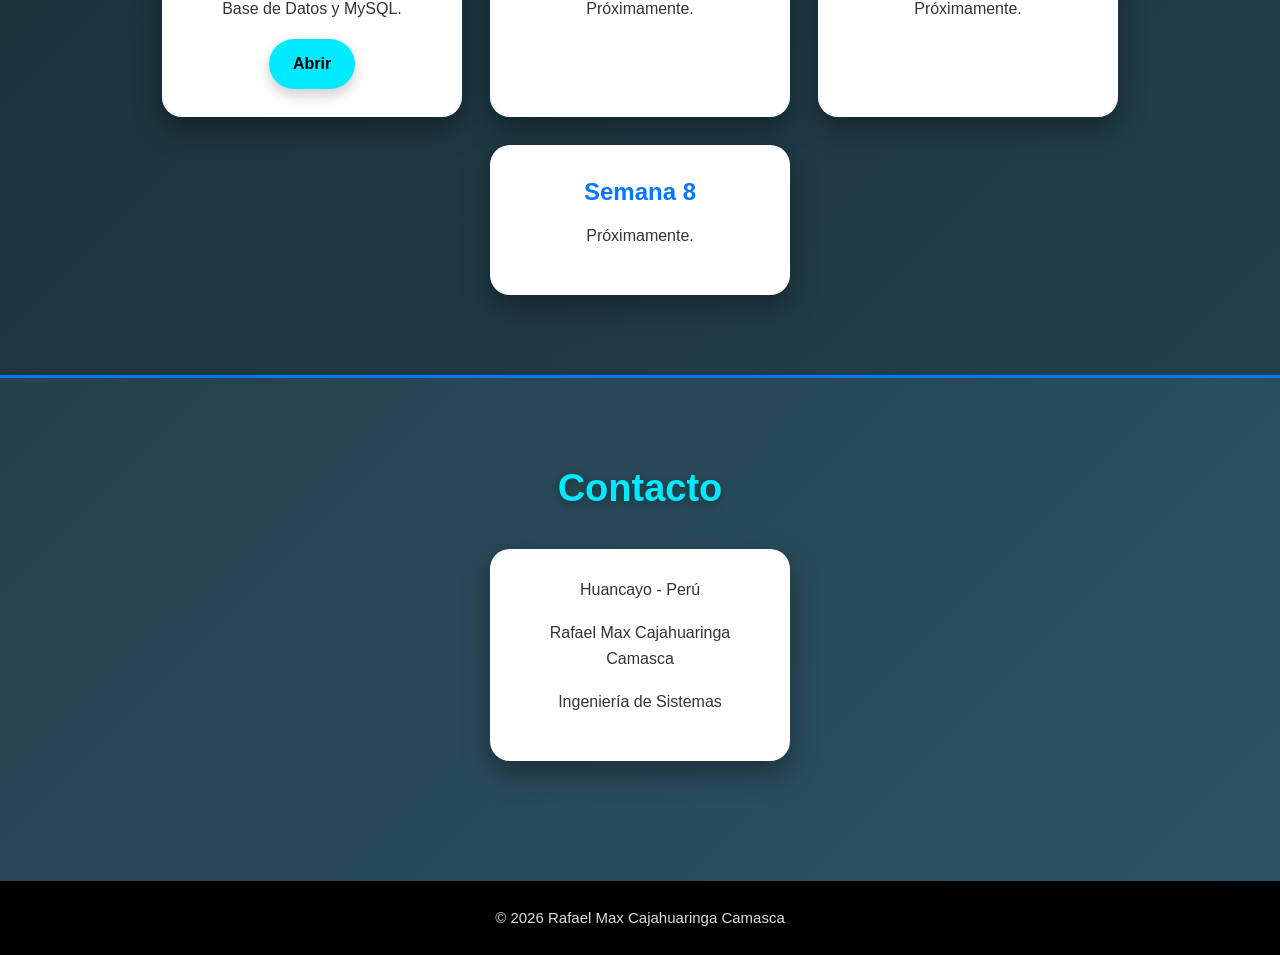
==== commit 7e7892fc: "Rafael" ====
--- a/index.html
+++ b/index.html
@@ -202,7 +202,8 @@
 
 <div class="card">
 <h3>Semana 5</h3>
-<p>Próximamente.</p>
+<p>Base de Datos y MySQL.</p>
+<a href="Semana 5/index.html" class="btn-doc">Abrir</a>
 </div>
 
 <div class="card">
